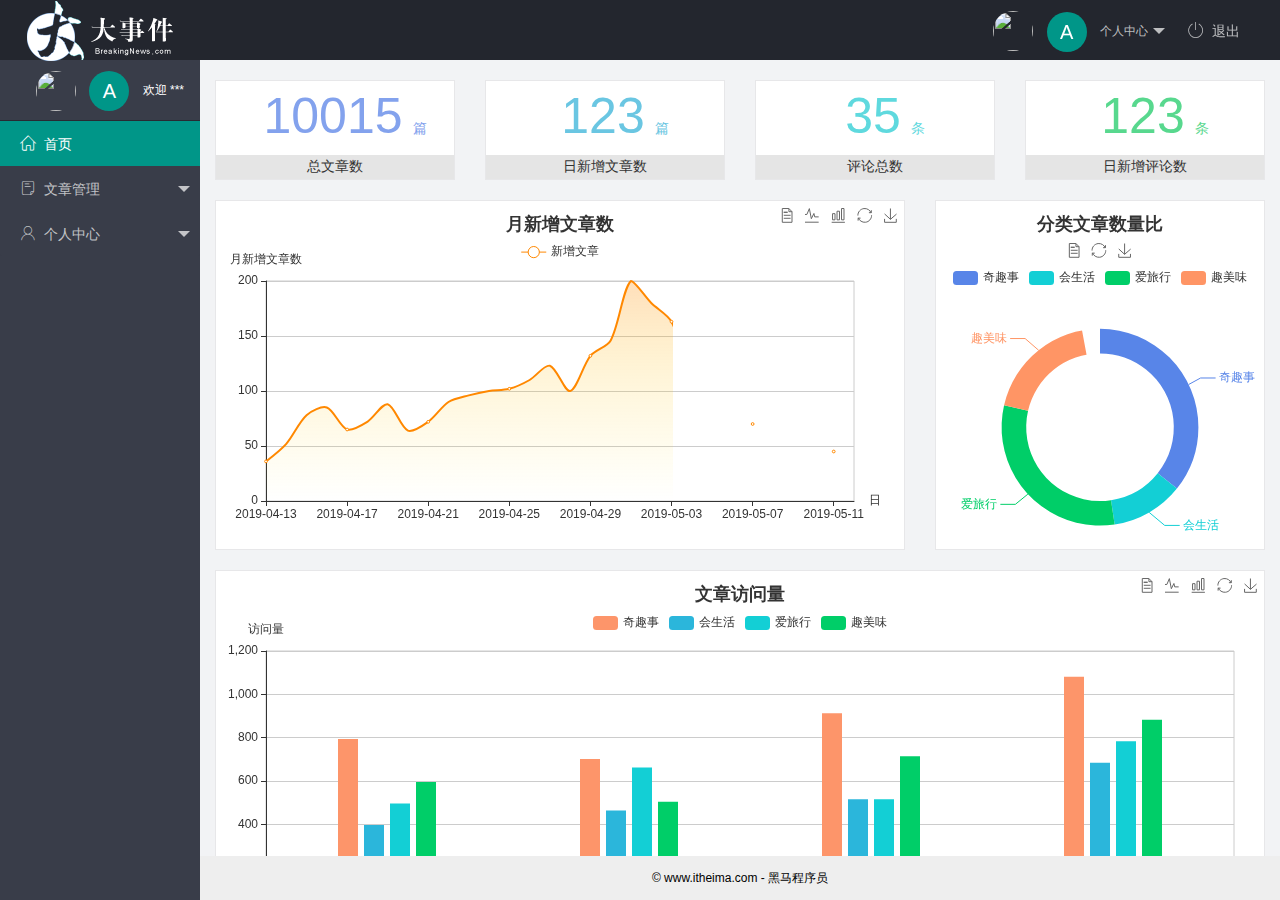
==== index.html @ 0ddb1b42 "init project" ====
<!DOCTYPE html>
<html lang="en">
  <head>
    <meta charset="UTF-8" />
    <meta name="viewport" content="width=device-width, initial-scale=1.0" />
    <title>后台主页</title>
    <!-- 导入 layui 的样式表 -->
    <link rel="stylesheet" href="/assets/lib/layui/css/layui.css" />
    <!-- 导入第三方图标库 -->
    <link rel="stylesheet" href="/assets/fonts/iconfont.css" />
    <!-- 导入自己的样式表 -->
    <link rel="stylesheet" href="/assets/css/index.css" />
  </head>
  <body class="layui-layout-body">
    <div class="layui-layout layui-layout-admin">
      <div class="layui-header">
        <div class="layui-logo">
          <img src="/assets/images/logo.png" alt="" />
        </div>
        <!-- 头部区域（可配合layui已有的水平导航） -->
        <ul class="layui-nav layui-layout-right">
          <li class="layui-nav-item">
            <a href="javascript:;" class="userinfo">
              <img src="http://t.cn/RCzsdCq" class="layui-nav-img" />
              <span class="text-avatar">A</span>
              个人中心
            </a>
            <dl class="layui-nav-child">
              <dd><a href="">基本资料</a></dd>
              <dd><a href="">更换头像</a></dd>
              <dd><a href="">重置密码</a></dd>
            </dl>
          </li>
          <li class="layui-nav-item">
            <a href=""><span class="iconfont icon-tuichu"></span>退出</a>
          </li>
        </ul>
      </div>

      <div class="layui-side layui-bg-black">
        <div class="layui-side-scroll">
          <div class="userinfo">
            <img src="http://t.cn/RCzsdCq" class="layui-nav-img" />
            <span class="text-avatar">A</span>
            <span id="welcome">欢迎 ***</span>
          </div>
          <!-- 左侧导航区域（可配合layui已有的垂直导航） -->
          <ul class="layui-nav layui-nav-tree" lay-shrink="all">
            <li class="layui-nav-item layui-this">
              <a href="/home/dashboard.html" target="fm"><span class="iconfont icon-home"></span>首页</a>
            </li>
            <li class="layui-nav-item">
              <a class="" href="javascript:;"><span class="iconfont icon-16"></span>文章管理</a>
              <dl class="layui-nav-child">
                <dd>
                  <a href="javascript:;"><i class="layui-icon layui-icon-app"></i>文章类别</a>
                </dd>
                <dd>
                  <a href="javascript:;"><i class="layui-icon layui-icon-app"></i>文章列表</a>
                </dd>
                <dd>
                  <a href="javascript:;"><i class="layui-icon layui-icon-app"></i>发布文章</a>
                </dd>
              </dl>
            </li>
            <li class="layui-nav-item">
              <a href="javascript:;"><span class="iconfont icon-user"></span>个人中心</a>
              <dl class="layui-nav-child">
                <dd>
                  <a href="javascript:;"><i class="layui-icon layui-icon-app"></i>基本资料</a>
                </dd>
                <dd>
                  <a href="javascript:;"><i class="layui-icon layui-icon-app"></i>更换头像</a>
                </dd>
                <dd>
                  <a href="javascript:;"><i class="layui-icon layui-icon-app"></i>重置密码</a>
                </dd>
              </dl>
            </li>
          </ul>
        </div>
      </div>

      <div class="layui-body">
        <!-- 内容主体区域 -->
        <iframe name="fm" src="/home/dashboard.html" frameborder="0"></iframe>
      </div>

      <div class="layui-footer">
        <!-- 底部固定区域 -->
        © www.itheima.com - 黑马程序员
      </div>
    </div>
    <!-- 导入 layui 的JS文件 -->
    <script src="/assets/lib/layui/layui.all.js"></script>
  </body>
</html>
---- assets/lib/layui/css/layui.css ----
/** layui-v2.5.5 MIT License By https://www.layui.com */
 .layui-inline,img{display:inline-block;vertical-align:middle}h1,h2,h3,h4,h5,h6{font-weight:400}.layui-edge,.layui-header,.layui-inline,.layui-main{position:relative}.layui-body,.layui-edge,.layui-elip{overflow:hidden}.layui-btn,.layui-edge,.layui-inline,img{vertical-align:middle}.layui-btn,.layui-disabled,.layui-icon,.layui-unselect{-moz-user-select:none;-webkit-user-select:none;-ms-user-select:none}.layui-elip,.layui-form-checkbox span,.layui-form-pane .layui-form-label{text-overflow:ellipsis;white-space:nowrap}.layui-breadcrumb,.layui-tree-btnGroup{visibility:hidden}blockquote,body,button,dd,div,dl,dt,form,h1,h2,h3,h4,h5,h6,input,li,ol,p,pre,td,textarea,th,ul{margin:0;padding:0;-webkit-tap-highlight-color:rgba(0,0,0,0)}a:active,a:hover{outline:0}img{border:none}li{list-style:none}table{border-collapse:collapse;border-spacing:0}h4,h5,h6{font-size:100%}button,input,optgroup,option,select,textarea{font-family:inherit;font-size:inherit;font-style:inherit;font-weight:inherit;outline:0}pre{white-space:pre-wrap;white-space:-moz-pre-wrap;white-space:-pre-wrap;white-space:-o-pre-wrap;word-wrap:break-word}body{line-height:24px;font:14px Helvetica Neue,Helvetica,PingFang SC,Tahoma,Arial,sans-serif}hr{height:1px;margin:10px 0;border:0;clear:both}a{color:#333;text-decoration:none}a:hover{color:#777}a cite{font-style:normal;*cursor:pointer}.layui-border-box,.layui-border-box *{box-sizing:border-box}.layui-box,.layui-box *{box-sizing:content-box}.layui-clear{clear:both;*zoom:1}.layui-clear:after{content:'\20';clear:both;*zoom:1;display:block;height:0}.layui-inline{*display:inline;*zoom:1}.layui-edge{display:inline-block;width:0;height:0;border-width:6px;border-style:dashed;border-color:transparent}.layui-edge-top{top:-4px;border-bottom-color:#999;border-bottom-style:solid}.layui-edge-right{border-left-color:#999;border-left-style:solid}.layui-edge-bottom{top:2px;border-top-color:#999;border-top-style:solid}.layui-edge-left{border-right-color:#999;border-right-style:solid}.layui-disabled,.layui-disabled:hover{color:#d2d2d2!important;cursor:not-allowed!important}.layui-circle{border-radius:100%}.layui-show{display:block!important}.layui-hide{display:none!important}@font-face{font-family:layui-icon;src:url(../font/iconfont.eot?v=250);src:url(../font/iconfont.eot?v=250#iefix) format('embedded-opentype'),url(../font/iconfont.woff2?v=250) format('woff2'),url(../font/iconfont.woff?v=250) format('woff'),url(../font/iconfont.ttf?v=250) format('truetype'),url(../font/iconfont.svg?v=250#layui-icon) format('svg')}.layui-icon{font-family:layui-icon!important;font-size:16px;font-style:normal;-webkit-font-smoothing:antialiased;-moz-osx-font-smoothing:grayscale}.layui-icon-reply-fill:before{content:"\e611"}.layui-icon-set-fill:before{content:"\e614"}.layui-icon-menu-fill:before{content:"\e60f"}.layui-icon-search:before{content:"\e615"}.layui-icon-share:before{content:"\e641"}.layui-icon-set-sm:before{content:"\e620"}.layui-icon-engine:before{content:"\e628"}.layui-icon-close:before{content:"\1006"}.layui-icon-close-fill:before{content:"\1007"}.layui-icon-chart-screen:before{content:"\e629"}.layui-icon-star:before{content:"\e600"}.layui-icon-circle-dot:before{content:"\e617"}.layui-icon-chat:before{content:"\e606"}.layui-icon-release:before{content:"\e609"}.layui-icon-list:before{content:"\e60a"}.layui-icon-chart:before{content:"\e62c"}.layui-icon-ok-circle:before{content:"\1005"}.layui-icon-layim-theme:before{content:"\e61b"}.layui-icon-table:before{content:"\e62d"}.layui-icon-right:before{content:"\e602"}.layui-icon-left:before{content:"\e603"}.layui-icon-cart-simple:before{content:"\e698"}.layui-icon-face-cry:before{content:"\e69c"}.layui-icon-face-smile:before{content:"\e6af"}.layui-icon-survey:before{content:"\e6b2"}.layui-icon-tree:before{content:"\e62e"}.layui-icon-upload-circle:before{content:"\e62f"}.layui-icon-add-circle:before{content:"\e61f"}.layui-icon-download-circle:before{content:"\e601"}.layui-icon-templeate-1:before{content:"\e630"}.layui-icon-util:before{content:"\e631"}.layui-icon-face-surprised:before{content:"\e664"}.layui-icon-edit:before{content:"\e642"}.layui-icon-speaker:before{content:"\e645"}.layui-icon-down:before{content:"\e61a"}.layui-icon-file:before{content:"\e621"}.layui-icon-layouts:before{content:"\e632"}.layui-icon-rate-half:before{content:"\e6c9"}.layui-icon-add-circle-fine:before{content:"\e608"}.layui-icon-prev-circle:before{content:"\e633"}.layui-icon-read:before{content:"\e705"}.layui-icon-404:before{content:"\e61c"}.layui-icon-carousel:before{content:"\e634"}.layui-icon-help:before{content:"\e607"}.layui-icon-code-circle:before{content:"\e635"}.layui-icon-water:before{content:"\e636"}.layui-icon-username:before{content:"\e66f"}.layui-icon-find-fill:before{content:"\e670"}.layui-icon-about:before{content:"\e60b"}.layui-icon-location:before{content:"\e715"}.layui-icon-up:before{content:"\e619"}.layui-icon-pause:before{content:"\e651"}.layui-icon-date:before{content:"\e637"}.layui-icon-layim-uploadfile:before{content:"\e61d"}.layui-icon-delete:before{content:"\e640"}.layui-icon-play:before{content:"\e652"}.layui-icon-top:before{content:"\e604"}.layui-icon-friends:before{content:"\e612"}.layui-icon-refresh-3:before{content:"\e9aa"}.layui-icon-ok:before{content:"\e605"}.layui-icon-layer:before{content:"\e638"}.layui-icon-face-smile-fine:before{content:"\e60c"}.layui-icon-dollar:before{content:"\e659"}.layui-icon-group:before{content:"\e613"}.layui-icon-layim-download:before{content:"\e61e"}.layui-icon-picture-fine:before{content:"\e60d"}.layui-icon-link:before{content:"\e64c"}.layui-icon-diamond:before{content:"\e735"}.layui-icon-log:before{content:"\e60e"}.layui-icon-rate-solid:before{content:"\e67a"}.layui-icon-fonts-del:before{content:"\e64f"}.layui-icon-unlink:before{content:"\e64d"}.layui-icon-fonts-clear:before{content:"\e639"}.layui-icon-triangle-r:before{content:"\e623"}.layui-icon-circle:before{content:"\e63f"}.layui-icon-radio:before{content:"\e643"}.layui-icon-align-center:before{content:"\e647"}.layui-icon-align-right:before{content:"\e648"}.layui-icon-align-left:before{content:"\e649"}.layui-icon-loading-1:before{content:"\e63e"}.layui-icon-return:before{content:"\e65c"}.layui-icon-fonts-strong:before{content:"\e62b"}.layui-icon-upload:before{content:"\e67c"}.layui-icon-dialogue:before{content:"\e63a"}.layui-icon-video:before{content:"\e6ed"}.layui-icon-headset:before{content:"\e6fc"}.layui-icon-cellphone-fine:before{content:"\e63b"}.layui-icon-add-1:before{content:"\e654"}.layui-icon-face-smile-b:before{content:"\e650"}.layui-icon-fonts-html:before{content:"\e64b"}.layui-icon-form:before{content:"\e63c"}.layui-icon-cart:before{content:"\e657"}.layui-icon-camera-fill:before{content:"\e65d"}.layui-icon-tabs:before{content:"\e62a"}.layui-icon-fonts-code:before{content:"\e64e"}.layui-icon-fire:before{content:"\e756"}.layui-icon-set:before{content:"\e716"}.layui-icon-fonts-u:before{content:"\e646"}.layui-icon-triangle-d:before{content:"\e625"}.layui-icon-tips:before{content:"\e702"}.layui-icon-picture:before{content:"\e64a"}.layui-icon-more-vertical:before{content:"\e671"}.layui-icon-flag:before{content:"\e66c"}.layui-icon-loading:before{content:"\e63d"}.layui-icon-fonts-i:before{content:"\e644"}.layui-icon-refresh-1:before{content:"\e666"}.layui-icon-rmb:before{content:"\e65e"}.layui-icon-home:before{content:"\e68e"}.layui-icon-user:before{content:"\e770"}.layui-icon-notice:before{content:"\e667"}.layui-icon-login-weibo:before{content:"\e675"}.layui-icon-voice:before{content:"\e688"}.layui-icon-upload-drag:before{content:"\e681"}.layui-icon-login-qq:before{content:"\e676"}.layui-icon-snowflake:before{content:"\e6b1"}.layui-icon-file-b:before{content:"\e655"}.layui-icon-template:before{content:"\e663"}.layui-icon-auz:before{content:"\e672"}.layui-icon-console:before{content:"\e665"}.layui-icon-app:before{content:"\e653"}.layui-icon-prev:before{content:"\e65a"}.layui-icon-website:before{content:"\e7ae"}.layui-icon-next:before{content:"\e65b"}.layui-icon-component:before{content:"\e857"}.layui-icon-more:before{content:"\e65f"}.layui-icon-login-wechat:before{content:"\e677"}.layui-icon-shrink-right:before{content:"\e668"}.layui-icon-spread-left:before{content:"\e66b"}.layui-icon-camera:before{content:"\e660"}.layui-icon-note:before{content:"\e66e"}.layui-icon-refresh:before{content:"\e669"}.layui-icon-female:before{content:"\e661"}.layui-icon-male:before{content:"\e662"}.layui-icon-password:before{content:"\e673"}.layui-icon-senior:before{content:"\e674"}.layui-icon-theme:before{content:"\e66a"}.layui-icon-tread:before{content:"\e6c5"}.layui-icon-praise:before{content:"\e6c6"}.layui-icon-star-fill:before{content:"\e658"}.layui-icon-rate:before{content:"\e67b"}.layui-icon-template-1:before{content:"\e656"}.layui-icon-vercode:before{content:"\e679"}.layui-icon-cellphone:before{content:"\e678"}.layui-icon-screen-full:before{content:"\e622"}.layui-icon-screen-restore:before{content:"\e758"}.layui-icon-cols:before{content:"\e610"}.layui-icon-export:before{content:"\e67d"}.layui-icon-print:before{content:"\e66d"}.layui-icon-slider:before{content:"\e714"}.layui-icon-addition:before{content:"\e624"}.layui-icon-subtraction:before{content:"\e67e"}.layui-icon-service:before{content:"\e626"}.layui-icon-transfer:before{content:"\e691"}.layui-main{width:1140px;margin:0 auto}.layui-header{z-index:1000;height:60px}.layui-header a:hover{transition:all .5s;-webkit-transition:all .5s}.layui-side{position:fixed;left:0;top:0;bottom:0;z-index:999;width:200px;overflow-x:hidden}.layui-side-scroll{position:relative;width:220px;height:100%;overflow-x:hidden}.layui-body{position:absolute;left:200px;right:0;top:0;bottom:0;z-index:998;width:auto;overflow-y:auto;box-sizing:border-box}.layui-layout-body{overflow:hidden}.layui-layout-admin .layui-header{background-color:#23262E}.layui-layout-admin .layui-side{top:60px;width:200px;overflow-x:hidden}.layui-layout-admin .layui-body{position:fixed;top:60px;bottom:44px}.layui-layout-admin .layui-main{width:auto;margin:0 15px}.layui-layout-admin .layui-footer{position:fixed;left:200px;right:0;bottom:0;height:44px;line-height:44px;padding:0 15px;background-color:#eee}.layui-layout-admin .layui-logo{position:absolute;left:0;top:0;width:200px;height:100%;line-height:60px;text-align:center;color:#009688;font-size:16px}.layui-layout-admin .layui-header .layui-nav{background:0 0}.layui-layout-left{position:absolute!important;left:200px;top:0}.layui-layout-right{position:absolute!important;right:0;top:0}.layui-container{position:relative;margin:0 auto;padding:0 15px;box-sizing:border-box}.layui-fluid{position:relative;margin:0 auto;padding:0 15px}.layui-row:after,.layui-row:before{content:'';display:block;clear:both}.layui-col-lg1,.layui-col-lg10,.layui-col-lg11,.layui-col-lg12,.layui-col-lg2,.layui-col-lg3,.layui-col-lg4,.layui-col-lg5,.layui-col-lg6,.layui-col-lg7,.layui-col-lg8,.layui-col-lg9,.layui-col-md1,.layui-col-md10,.layui-col-md11,.layui-col-md12,.layui-col-md2,.layui-col-md3,.layui-col-md4,.layui-col-md5,.layui-col-md6,.layui-col-md7,.layui-col-md8,.layui-col-md9,.layui-col-sm1,.layui-col-sm10,.layui-col-sm11,.layui-col-sm12,.layui-col-sm2,.layui-col-sm3,.layui-col-sm4,.layui-col-sm5,.layui-col-sm6,.layui-col-sm7,.layui-col-sm8,.layui-col-sm9,.layui-col-xs1,.layui-col-xs10,.layui-col-xs11,.layui-col-xs12,.layui-col-xs2,.layui-col-xs3,.layui-col-xs4,.layui-col-xs5,.layui-col-xs6,.layui-col-xs7,.layui-col-xs8,.layui-col-xs9{position:relative;display:block;box-sizing:border-box}.layui-col-xs1,.layui-col-xs10,.layui-col-xs11,.layui-col-xs12,.layui-col-xs2,.layui-col-xs3,.layui-col-xs4,.layui-col-xs5,.layui-col-xs6,.layui-col-xs7,.layui-col-xs8,.layui-col-xs9{float:left}.layui-col-xs1{width:8.33333333%}.layui-col-xs2{width:16.66666667%}.layui-col-xs3{width:25%}.layui-col-xs4{width:33.33333333%}.layui-col-xs5{width:41.66666667%}.layui-col-xs6{width:50%}.layui-col-xs7{width:58.33333333%}.layui-col-xs8{width:66.66666667%}.layui-col-xs9{width:75%}.layui-col-xs10{width:83.33333333%}.layui-col-xs11{width:91.66666667%}.layui-col-xs12{width:100%}.layui-col-xs-offset1{margin-left:8.33333333%}.layui-col-xs-offset2{margin-left:16.66666667%}.layui-col-xs-offset3{margin-left:25%}.layui-col-xs-offset4{margin-left:33.33333333%}.layui-col-xs-offset5{margin-left:41.66666667%}.layui-col-xs-offset6{margin-left:50%}.layui-col-xs-offset7{margin-left:58.33333333%}.layui-col-xs-offset8{margin-left:66.66666667%}.layui-col-xs-offset9{margin-left:75%}.layui-col-xs-offset10{margin-left:83.33333333%}.layui-col-xs-offset11{margin-left:91.66666667%}.layui-col-xs-offset12{margin-left:100%}@media screen and (max-width:768px){.layui-hide-xs{display:none!important}.layui-show-xs-block{display:block!important}.layui-show-xs-inline{display:inline!important}.layui-show-xs-inline-block{display:inline-block!important}}@media screen and (min-width:768px){.layui-container{width:750px}.layui-hide-sm{display:none!important}.layui-show-sm-block{display:block!important}.layui-show-sm-inline{display:inline!important}.layui-show-sm-inline-block{display:inline-block!important}.layui-col-sm1,.layui-col-sm10,.layui-col-sm11,.layui-col-sm12,.layui-col-sm2,.layui-col-sm3,.layui-col-sm4,.layui-col-sm5,.layui-col-sm6,.layui-col-sm7,.layui-col-sm8,.layui-col-sm9{float:left}.layui-col-sm1{width:8.33333333%}.layui-col-sm2{width:16.66666667%}.layui-col-sm3{width:25%}.layui-col-sm4{width:33.33333333%}.layui-col-sm5{width:41.66666667%}.layui-col-sm6{width:50%}.layui-col-sm7{width:58.33333333%}.layui-col-sm8{width:66.66666667%}.layui-col-sm9{width:75%}.layui-col-sm10{width:83.33333333%}.layui-col-sm11{width:91.66666667%}.layui-col-sm12{width:100%}.layui-col-sm-offset1{margin-left:8.33333333%}.layui-col-sm-offset2{margin-left:16.66666667%}.layui-col-sm-offset3{margin-left:25%}.layui-col-sm-offset4{margin-left:33.33333333%}.layui-col-sm-offset5{margin-left:41.66666667%}.layui-col-sm-offset6{margin-left:50%}.layui-col-sm-offset7{margin-left:58.33333333%}.layui-col-sm-offset8{margin-left:66.66666667%}.layui-col-sm-offset9{margin-left:75%}.layui-col-sm-offset10{margin-left:83.33333333%}.layui-col-sm-offset11{margin-left:91.66666667%}.layui-col-sm-offset12{margin-left:100%}}@media screen and (min-width:992px){.layui-container{width:970px}.layui-hide-md{display:none!important}.layui-show-md-block{display:block!important}.layui-show-md-inline{display:inline!important}.layui-show-md-inline-block{display:inline-block!important}.layui-col-md1,.layui-col-md10,.layui-col-md11,.layui-col-md12,.layui-col-md2,.layui-col-md3,.layui-col-md4,.layui-col-md5,.layui-col-md6,.layui-col-md7,.layui-col-md8,.layui-col-md9{float:left}.layui-col-md1{width:8.33333333%}.layui-col-md2{width:16.66666667%}.layui-col-md3{width:25%}.layui-col-md4{width:33.33333333%}.layui-col-md5{width:41.66666667%}.layui-col-md6{width:50%}.layui-col-md7{width:58.33333333%}.layui-col-md8{width:66.66666667%}.layui-col-md9{width:75%}.layui-col-md10{width:83.33333333%}.layui-col-md11{width:91.66666667%}.layui-col-md12{width:100%}.layui-col-md-offset1{margin-left:8.33333333%}.layui-col-md-offset2{margin-left:16.66666667%}.layui-col-md-offset3{margin-left:25%}.layui-col-md-offset4{margin-left:33.33333333%}.layui-col-md-offset5{margin-left:41.66666667%}.layui-col-md-offset6{margin-left:50%}.layui-col-md-offset7{margin-left:58.33333333%}.layui-col-md-offset8{margin-left:66.66666667%}.layui-col-md-offset9{margin-left:75%}.layui-col-md-offset10{margin-left:83.33333333%}.layui-col-md-offset11{margin-left:91.66666667%}.layui-col-md-offset12{margin-left:100%}}@media screen and (min-width:1200px){.layui-container{width:1170px}.layui-hide-lg{display:none!important}.layui-show-lg-block{display:block!important}.layui-show-lg-inline{display:inline!important}.layui-show-lg-inline-block{display:inline-block!important}.layui-col-lg1,.layui-col-lg10,.layui-col-lg11,.layui-col-lg12,.layui-col-lg2,.layui-col-lg3,.layui-col-lg4,.layui-col-lg5,.layui-col-lg6,.layui-col-lg7,.layui-col-lg8,.layui-col-lg9{float:left}.layui-col-lg1{width:8.33333333%}.layui-col-lg2{width:16.66666667%}.layui-col-lg3{width:25%}.layui-col-lg4{width:33.33333333%}.layui-col-lg5{width:41.66666667%}.layui-col-lg6{width:50%}.layui-col-lg7{width:58.33333333%}.layui-col-lg8{width:66.66666667%}.layui-col-lg9{width:75%}.layui-col-lg10{width:83.33333333%}.layui-col-lg11{width:91.66666667%}.layui-col-lg12{width:100%}.layui-col-lg-offset1{margin-left:8.33333333%}.layui-col-lg-offset2{margin-left:16.66666667%}.layui-col-lg-offset3{margin-left:25%}.layui-col-lg-offset4{margin-left:33.33333333%}.layui-col-lg-offset5{margin-left:41.66666667%}.layui-col-lg-offset6{margin-left:50%}.layui-col-lg-offset7{margin-left:58.33333333%}.layui-col-lg-offset8{margin-left:66.66666667%}.layui-col-lg-offset9{margin-left:75%}.layui-col-lg-offset10{margin-left:83.33333333%}.layui-col-lg-offset11{margin-left:91.66666667%}.layui-col-lg-offset12{margin-left:100%}}.layui-col-space1{margin:-.5px}.layui-col-space1>*{padding:.5px}.layui-col-space3{margin:-1.5px}.layui-col-space3>*{padding:1.5px}.layui-col-space5{margin:-2.5px}.layui-col-space5>*{padding:2.5px}.layui-col-space8{margin:-3.5px}.layui-col-space8>*{padding:3.5px}.layui-col-space10{margin:-5px}.layui-col-space10>*{padding:5px}.layui-col-space12{margin:-6px}.layui-col-space12>*{padding:6px}.layui-col-space15{margin:-7.5px}.layui-col-space15>*{padding:7.5px}.layui-col-space18{margin:-9px}.layui-col-space18>*{padding:9px}.layui-col-space20{margin:-10px}.layui-col-space20>*{padding:10px}.layui-col-space22{margin:-11px}.layui-col-space22>*{padding:11px}.layui-col-space25{margin:-12.5px}.layui-col-space25>*{padding:12.5px}.layui-col-space30{margin:-15px}.layui-col-space30>*{padding:15px}.layui-btn,.layui-input,.layui-select,.layui-textarea,.layui-upload-button{outline:0;-webkit-appearance:none;transition:all .3s;-webkit-transition:all .3s;box-sizing:border-box}.layui-elem-quote{margin-bottom:10px;padding:15px;line-height:22px;border-left:5px solid #009688;border-radius:0 2px 2px 0;background-color:#f2f2f2}.layui-quote-nm{border-style:solid;border-width:1px 1px 1px 5px;background:0 0}.layui-elem-field{margin-bottom:10px;padding:0;border-width:1px;border-style:solid}.layui-elem-field legend{margin-left:20px;padding:0 10px;font-size:20px;font-weight:300}.layui-field-title{margin:10px 0 20px;border-width:1px 0 0}.layui-field-box{padding:10px 15px}.layui-field-title .layui-field-box{padding:10px 0}.layui-progress{position:relative;height:6px;border-radius:20px;background-color:#e2e2e2}.layui-progress-bar{position:absolute;left:0;top:0;width:0;max-width:100%;height:6px;border-radius:20px;text-align:right;background-color:#5FB878;transition:all .3s;-webkit-transition:all .3s}.layui-progress-big,.layui-progress-big .layui-progress-bar{height:18px;line-height:18px}.layui-progress-text{position:relative;top:-20px;line-height:18px;font-size:12px;color:#666}.layui-progress-big .layui-progress-text{position:static;padding:0 10px;color:#fff}.layui-collapse{border-width:1px;border-style:solid;border-radius:2px}.layui-colla-content,.layui-colla-item{border-top-width:1px;border-top-style:solid}.layui-colla-item:first-child{border-top:none}.layui-colla-title{position:relative;height:42px;line-height:42px;padding:0 15px 0 35px;color:#333;background-color:#f2f2f2;cursor:pointer;font-size:14px;overflow:hidden}.layui-colla-content{display:none;padding:10px 15px;line-height:22px;color:#666}.layui-colla-icon{position:absolute;left:15px;top:0;font-size:14px}.layui-card{margin-bottom:15px;border-radius:2px;background-color:#fff;box-shadow:0 1px 2px 0 rgba(0,0,0,.05)}.layui-card:last-child{margin-bottom:0}.layui-card-header{position:relative;height:42px;line-height:42px;padding:0 15px;border-bottom:1px solid #f6f6f6;color:#333;border-radius:2px 2px 0 0;font-size:14px}.layui-bg-black,.layui-bg-blue,.layui-bg-cyan,.layui-bg-green,.layui-bg-orange,.layui-bg-red{color:#fff!important}.layui-card-body{position:relative;padding:10px 15px;line-height:24px}.layui-card-body[pad15]{padding:15px}.layui-card-body[pad20]{padding:20px}.layui-card-body .layui-table{margin:5px 0}.layui-card .layui-tab{margin:0}.layui-panel-window{position:relative;padding:15px;border-radius:0;border-top:5px solid #E6E6E6;background-color:#fff}.layui-auxiliar-moving{position:fixed;left:0;right:0;top:0;bottom:0;width:100%;height:100%;background:0 0;z-index:9999999999}.layui-form-label,.layui-form-mid,.layui-form-select,.layui-input-block,.layui-input-inline,.layui-textarea{position:relative}.layui-bg-red{background-color:#FF5722!important}.layui-bg-orange{background-color:#FFB800!important}.layui-bg-green{background-color:#009688!important}.layui-bg-cyan{background-color:#2F4056!important}.layui-bg-blue{background-color:#1E9FFF!important}.layui-bg-black{background-color:#393D49!important}.layui-bg-gray{background-color:#eee!important;color:#666!important}.layui-badge-rim,.layui-colla-content,.layui-colla-item,.layui-collapse,.layui-elem-field,.layui-form-pane .layui-form-item[pane],.layui-form-pane .layui-form-label,.layui-input,.layui-layedit,.layui-layedit-tool,.layui-quote-nm,.layui-select,.layui-tab-bar,.layui-tab-card,.layui-tab-title,.layui-tab-title .layui-this:after,.layui-textarea{border-color:#e6e6e6}.layui-timeline-item:before,hr{background-color:#e6e6e6}.layui-text{line-height:22px;font-size:14px;color:#666}.layui-text h1,.layui-text h2,.layui-text h3{font-weight:500;color:#333}.layui-text h1{font-size:30px}.layui-text h2{font-size:24px}.layui-text h3{font-size:18px}.layui-text a:not(.layui-btn){color:#01AAED}.layui-text a:not(.layui-btn):hover{text-decoration:underline}.layui-text ul{padding:5px 0 5px 15px}.layui-text ul li{margin-top:5px;list-style-type:disc}.layui-text em,.layui-word-aux{color:#999!important;padding:0 5px!important}.layui-btn{display:inline-block;height:38px;line-height:38px;padding:0 18px;background-color:#009688;color:#fff;white-space:nowrap;text-align:center;font-size:14px;border:none;border-radius:2px;cursor:pointer}.layui-btn:hover{opacity:.8;filter:alpha(opacity=80);color:#fff}.layui-btn:active{opacity:1;filter:alpha(opacity=100)}.layui-btn+.layui-btn{margin-left:10px}.layui-btn-container{font-size:0}.layui-btn-container .layui-btn{margin-right:10px;margin-bottom:10px}.layui-btn-container .layui-btn+.layui-btn{margin-left:0}.layui-table .layui-btn-container .layui-btn{margin-bottom:9px}.layui-btn-radius{border-radius:100px}.layui-btn .layui-icon{margin-right:3px;font-size:18px;vertical-align:bottom;vertical-align:middle\9}.layui-btn-primary{border:1px solid #C9C9C9;background-color:#fff;color:#555}.layui-btn-primary:hover{border-color:#009688;color:#333}.layui-btn-normal{background-color:#1E9FFF}.layui-btn-warm{background-color:#FFB800}.layui-btn-danger{background-color:#FF5722}.layui-btn-checked{background-color:#5FB878}.layui-btn-disabled,.layui-btn-disabled:active,.layui-btn-disabled:hover{border:1px solid #e6e6e6;background-color:#FBFBFB;color:#C9C9C9;cursor:not-allowed;opacity:1}.layui-btn-lg{height:44px;line-height:44px;padding:0 25px;font-size:16px}.layui-btn-sm{height:30px;line-height:30px;padding:0 10px;font-size:12px}.layui-btn-sm i{font-size:16px!important}.layui-btn-xs{height:22px;line-height:22px;padding:0 5px;font-size:12px}.layui-btn-xs i{font-size:14px!important}.layui-btn-group{display:inline-block;vertical-align:middle;font-size:0}.layui-btn-group .layui-btn{margin-left:0!important;margin-right:0!important;border-left:1px solid rgba(255,255,255,.5);border-radius:0}.layui-btn-group .layui-btn-primary{border-left:none}.layui-btn-group .layui-btn-primary:hover{border-color:#C9C9C9;color:#009688}.layui-btn-group .layui-btn:first-child{border-left:none;border-radius:2px 0 0 2px}.layui-btn-group .layui-btn-primary:first-child{border-left:1px solid #c9c9c9}.layui-btn-group .layui-btn:last-child{border-radius:0 2px 2px 0}.layui-btn-group .layui-btn+.layui-btn{margin-left:0}.layui-btn-group+.layui-btn-group{margin-left:10px}.layui-btn-fluid{width:100%}.layui-input,.layui-select,.layui-textarea{height:38px;line-height:1.3;line-height:38px\9;border-width:1px;border-style:solid;background-color:#fff;border-radius:2px}.layui-input::-webkit-input-placeholder,.layui-select::-webkit-input-placeholder,.layui-textarea::-webkit-input-placeholder{line-height:1.3}.layui-input,.layui-textarea{display:block;width:100%;padding-left:10px}.layui-input:hover,.layui-textarea:hover{border-color:#D2D2D2!important}.layui-input:focus,.layui-textarea:focus{border-color:#C9C9C9!important}.layui-textarea{min-height:100px;height:auto;line-height:20px;padding:6px 10px;resize:vertical}.layui-select{padding:0 10px}.layui-form input[type=checkbox],.layui-form input[type=radio],.layui-form select{display:none}.layui-form [lay-ignore]{display:initial}.layui-form-item{margin-bottom:15px;clear:both;*zoom:1}.layui-form-item:after{content:'\20';clear:both;*zoom:1;display:block;height:0}.layui-form-label{float:left;display:block;padding:9px 15px;width:80px;font-weight:400;line-height:20px;text-align:right}.layui-form-label-col{display:block;float:none;padding:9px 0;line-height:20px;text-align:left}.layui-form-item .layui-inline{margin-bottom:5px;margin-right:10px}.layui-input-block{margin-left:110px;min-height:36px}.layui-input-inline{display:inline-block;vertical-align:middle}.layui-form-item .layui-input-inline{float:left;width:190px;margin-right:10px}.layui-form-text .layui-input-inline{width:auto}.layui-form-mid{float:left;display:block;padding:9px 0!important;line-height:20px;margin-right:10px}.layui-form-danger+.layui-form-select .layui-input,.layui-form-danger:focus{border-color:#FF5722!important}.layui-form-select .layui-input{padding-right:30px;cursor:pointer}.layui-form-select .layui-edge{position:absolute;right:10px;top:50%;margin-top:-3px;cursor:pointer;border-width:6px;border-top-color:#c2c2c2;border-top-style:solid;transition:all .3s;-webkit-transition:all .3s}.layui-form-select dl{display:none;position:absolute;left:0;top:42px;padding:5px 0;z-index:899;min-width:100%;border:1px solid #d2d2d2;max-height:300px;overflow-y:auto;background-color:#fff;border-radius:2px;box-shadow:0 2px 4px rgba(0,0,0,.12);box-sizing:border-box}.layui-form-select dl dd,.layui-form-select dl dt{padding:0 10px;line-height:36px;white-space:nowrap;overflow:hidden;text-overflow:ellipsis}.layui-form-select dl dt{font-size:12px;color:#999}.layui-form-select dl dd{cursor:pointer}.layui-form-select dl dd:hover{background-color:#f2f2f2;-webkit-transition:.5s all;transition:.5s all}.layui-form-select .layui-select-group dd{padding-left:20px}.layui-form-select dl dd.layui-select-tips{padding-left:10px!important;color:#999}.layui-form-select dl dd.layui-this{background-color:#5FB878;color:#fff}.layui-form-checkbox,.layui-form-select dl dd.layui-disabled{background-color:#fff}.layui-form-selected dl{display:block}.layui-form-checkbox,.layui-form-checkbox *,.layui-form-switch{display:inline-block;vertical-align:middle}.layui-form-selected .layui-edge{margin-top:-9px;-webkit-transform:rotate(180deg);transform:rotate(180deg);margin-top:-3px\9}:root .layui-form-selected .layui-edge{margin-top:-9px\0/IE9}.layui-form-selectup dl{top:auto;bottom:42px}.layui-select-none{margin:5px 0;text-align:center;color:#999}.layui-select-disabled .layui-disabled{border-color:#eee!important}.layui-select-disabled .layui-edge{border-top-color:#d2d2d2}.layui-form-checkbox{position:relative;height:30px;line-height:30px;margin-right:10px;padding-right:30px;cursor:pointer;font-size:0;-webkit-transition:.1s linear;transition:.1s linear;box-sizing:border-box}.layui-form-checkbox span{padding:0 10px;height:100%;font-size:14px;border-radius:2px 0 0 2px;background-color:#d2d2d2;color:#fff;overflow:hidden}.layui-form-checkbox:hover span{background-color:#c2c2c2}.layui-form-checkbox i{position:absolute;right:0;top:0;width:30px;height:28px;border:1px solid #d2d2d2;border-left:none;border-radius:0 2px 2px 0;color:#fff;font-size:20px;text-align:center}.layui-form-checkbox:hover i{border-color:#c2c2c2;color:#c2c2c2}.layui-form-checked,.layui-form-checked:hover{border-color:#5FB878}.layui-form-checked span,.layui-form-checked:hover span{background-color:#5FB878}.layui-form-checked i,.layui-form-checked:hover i{color:#5FB878}.layui-form-item .layui-form-checkbox{margin-top:4px}.layui-form-checkbox[lay-skin=primary]{height:auto!important;line-height:normal!important;min-width:18px;min-height:18px;border:none!important;margin-right:0;padding-left:28px;padding-right:0;background:0 0}.layui-form-checkbox[lay-skin=primary] span{padding-left:0;padding-right:15px;line-height:18px;background:0 0;color:#666}.layui-form-checkbox[lay-skin=primary] i{right:auto;left:0;width:16px;height:16px;line-height:16px;border:1px solid #d2d2d2;font-size:12px;border-radius:2px;background-color:#fff;-webkit-transition:.1s linear;transition:.1s linear}.layui-form-checkbox[lay-skin=primary]:hover i{border-color:#5FB878;color:#fff}.layui-form-checked[lay-skin=primary] i{border-color:#5FB878!important;background-color:#5FB878;color:#fff}.layui-checkbox-disbaled[lay-skin=primary] span{background:0 0!important;color:#c2c2c2}.layui-checkbox-disbaled[lay-skin=primary]:hover i{border-color:#d2d2d2}.layui-form-item .layui-form-checkbox[lay-skin=primary]{margin-top:10px}.layui-form-switch{position:relative;height:22px;line-height:22px;min-width:35px;padding:0 5px;margin-top:8px;border:1px solid #d2d2d2;border-radius:20px;cursor:pointer;background-color:#fff;-webkit-transition:.1s linear;transition:.1s linear}.layui-form-switch i{position:absolute;left:5px;top:3px;width:16px;height:16px;border-radius:20px;background-color:#d2d2d2;-webkit-transition:.1s linear;transition:.1s linear}.layui-form-switch em{position:relative;top:0;width:25px;margin-left:21px;padding:0!important;text-align:center!important;color:#999!important;font-style:normal!important;font-size:12px}.layui-form-onswitch{border-color:#5FB878;background-color:#5FB878}.layui-checkbox-disbaled,.layui-checkbox-disbaled i{border-color:#e2e2e2!important}.layui-form-onswitch i{left:100%;margin-left:-21px;background-color:#fff}.layui-form-onswitch em{margin-left:5px;margin-right:21px;color:#fff!important}.layui-checkbox-disbaled span{background-color:#e2e2e2!important}.layui-checkbox-disbaled:hover i{color:#fff!important}[lay-radio]{display:none}.layui-form-radio,.layui-form-radio *{display:inline-block;vertical-align:middle}.layui-form-radio{line-height:28px;margin:6px 10px 0 0;padding-right:10px;cursor:pointer;font-size:0}.layui-form-radio *{font-size:14px}.layui-form-radio>i{margin-right:8px;font-size:22px;color:#c2c2c2}.layui-form-radio>i:hover,.layui-form-radioed>i{color:#5FB878}.layui-radio-disbaled>i{color:#e2e2e2!important}.layui-form-pane .layui-form-label{width:110px;padding:8px 15px;height:38px;line-height:20px;border-width:1px;border-style:solid;border-radius:2px 0 0 2px;text-align:center;background-color:#FBFBFB;overflow:hidden;box-sizing:border-box}.layui-form-pane .layui-input-inline{margin-left:-1px}.layui-form-pane .layui-input-block{margin-left:110px;left:-1px}.layui-form-pane .layui-input{border-radius:0 2px 2px 0}.layui-form-pane .layui-form-text .layui-form-label{float:none;width:100%;border-radius:2px;box-sizing:border-box;text-align:left}.layui-form-pane .layui-form-text .layui-input-inline{display:block;margin:0;top:-1px;clear:both}.layui-form-pane .layui-form-text .layui-input-block{margin:0;left:0;top:-1px}.layui-form-pane .layui-form-text .layui-textarea{min-height:100px;border-radius:0 0 2px 2px}.layui-form-pane .layui-form-checkbox{margin:4px 0 4px 10px}.layui-form-pane .layui-form-radio,.layui-form-pane .layui-form-switch{margin-top:6px;margin-left:10px}.layui-form-pane .layui-form-item[pane]{position:relative;border-width:1px;border-style:solid}.layui-form-pane .layui-form-item[pane] .layui-form-label{position:absolute;left:0;top:0;height:100%;border-width:0 1px 0 0}.layui-form-pane .layui-form-item[pane] .layui-input-inline{margin-left:110px}@media screen and (max-width:450px){.layui-form-item .layui-form-label{text-overflow:ellipsis;overflow:hidden;white-space:nowrap}.layui-form-item .layui-inline{display:block;margin-right:0;margin-bottom:20px;clear:both}.layui-form-item .layui-inline:after{content:'\20';clear:both;display:block;height:0}.layui-form-item .layui-input-inline{display:block;float:none;left:-3px;width:auto;margin:0 0 10px 112px}.layui-form-item .layui-input-inline+.layui-form-mid{margin-left:110px;top:-5px;padding:0}.layui-form-item .layui-form-checkbox{margin-right:5px;margin-bottom:5px}}.layui-layedit{border-width:1px;border-style:solid;border-radius:2px}.layui-layedit-tool{padding:3px 5px;border-bottom-width:1px;border-bottom-style:solid;font-size:0}.layedit-tool-fixed{position:fixed;top:0;border-top:1px solid #e2e2e2}.layui-layedit-tool .layedit-tool-mid,.layui-layedit-tool .layui-icon{display:inline-block;vertical-align:middle;text-align:center;font-size:14px}.layui-layedit-tool .layui-icon{position:relative;width:32px;height:30px;line-height:30px;margin:3px 5px;color:#777;cursor:pointer;border-radius:2px}.layui-layedit-tool .layui-icon:hover{color:#393D49}.layui-layedit-tool .layui-icon:active{color:#000}.layui-layedit-tool .layedit-tool-active{background-color:#e2e2e2;color:#000}.layui-layedit-tool .layui-disabled,.layui-layedit-tool .layui-disabled:hover{color:#d2d2d2;cursor:not-allowed}.layui-layedit-tool .layedit-tool-mid{width:1px;height:18px;margin:0 10px;background-color:#d2d2d2}.layedit-tool-html{width:50px!important;font-size:30px!important}.layedit-tool-b,.layedit-tool-code,.layedit-tool-help{font-size:16px!important}.layedit-tool-d,.layedit-tool-face,.layedit-tool-image,.layedit-tool-unlink{font-size:18px!important}.layedit-tool-image input{position:absolute;font-size:0;left:0;top:0;width:100%;height:100%;opacity:.01;filter:Alpha(opacity=1);cursor:pointer}.layui-layedit-iframe iframe{display:block;width:100%}#LAY_layedit_code{overflow:hidden}.layui-laypage{display:inline-block;*display:inline;*zoom:1;vertical-align:middle;margin:10px 0;font-size:0}.layui-laypage>a:first-child,.layui-laypage>a:first-child em{border-radius:2px 0 0 2px}.layui-laypage>a:last-child,.layui-laypage>a:last-child em{border-radius:0 2px 2px 0}.layui-laypage>:first-child{margin-left:0!important}.layui-laypage>:last-child{margin-right:0!important}.layui-laypage a,.layui-laypage button,.layui-laypage input,.layui-laypage select,.layui-laypage span{border:1px solid #e2e2e2}.layui-laypage a,.layui-laypage span{display:inline-block;*display:inline;*zoom:1;vertical-align:middle;padding:0 15px;height:28px;line-height:28px;margin:0 -1px 5px 0;background-color:#fff;color:#333;font-size:12px}.layui-flow-more a *,.layui-laypage input,.layui-table-view select[lay-ignore]{display:inline-block}.layui-laypage a:hover{color:#009688}.layui-laypage em{font-style:normal}.layui-laypage .layui-laypage-spr{color:#999;font-weight:700}.layui-laypage a{text-decoration:none}.layui-laypage .layui-laypage-curr{position:relative}.layui-laypage .layui-laypage-curr em{position:relative;color:#fff}.layui-laypage .layui-laypage-curr .layui-laypage-em{position:absolute;left:-1px;top:-1px;padding:1px;width:100%;height:100%;background-color:#009688}.layui-laypage-em{border-radius:2px}.layui-laypage-next em,.layui-laypage-prev em{font-family:Sim sun;font-size:16px}.layui-laypage .layui-laypage-count,.layui-laypage .layui-laypage-limits,.layui-laypage .layui-laypage-refresh,.layui-laypage .layui-laypage-skip{margin-left:10px;margin-right:10px;padding:0;border:none}.layui-laypage .layui-laypage-limits,.layui-laypage .layui-laypage-refresh{vertical-align:top}.layui-laypage .layui-laypage-refresh i{font-size:18px;cursor:pointer}.layui-laypage select{height:22px;padding:3px;border-radius:2px;cursor:pointer}.layui-laypage .layui-laypage-skip{height:30px;line-height:30px;color:#999}.layui-laypage button,.layui-laypage input{height:30px;line-height:30px;border-radius:2px;vertical-align:top;background-color:#fff;box-sizing:border-box}.layui-laypage input{width:40px;margin:0 10px;padding:0 3px;text-align:center}.layui-laypage input:focus,.layui-laypage select:focus{border-color:#009688!important}.layui-laypage button{margin-left:10px;padding:0 10px;cursor:pointer}.layui-table,.layui-table-view{margin:10px 0}.layui-flow-more{margin:10px 0;text-align:center;color:#999;font-size:14px}.layui-flow-more a{height:32px;line-height:32px}.layui-flow-more a *{vertical-align:top}.layui-flow-more a cite{padding:0 20px;border-radius:3px;background-color:#eee;color:#333;font-style:normal}.layui-flow-more a cite:hover{opacity:.8}.layui-flow-more a i{font-size:30px;color:#737383}.layui-table{width:100%;background-color:#fff;color:#666}.layui-table tr{transition:all .3s;-webkit-transition:all .3s}.layui-table th{text-align:left;font-weight:400}.layui-table tbody tr:hover,.layui-table thead tr,.layui-table-click,.layui-table-header,.layui-table-hover,.layui-table-mend,.layui-table-patch,.layui-table-tool,.layui-table-total,.layui-table-total tr,.layui-table[lay-even] tr:nth-child(even){background-color:#f2f2f2}.layui-table td,.layui-table th,.layui-table-col-set,.layui-table-fixed-r,.layui-table-grid-down,.layui-table-header,.layui-table-page,.layui-table-tips-main,.layui-table-tool,.layui-table-total,.layui-table-view,.layui-table[lay-skin=line],.layui-table[lay-skin=row]{border-width:1px;border-style:solid;border-color:#e6e6e6}.layui-table td,.layui-table th{position:relative;padding:9px 15px;min-height:20px;line-height:20px;font-size:14px}.layui-table[lay-skin=line] td,.layui-table[lay-skin=line] th{border-width:0 0 1px}.layui-table[lay-skin=row] td,.layui-table[lay-skin=row] th{border-width:0 1px 0 0}.layui-table[lay-skin=nob] td,.layui-table[lay-skin=nob] th{border:none}.layui-table img{max-width:100px}.layui-table[lay-size=lg] td,.layui-table[lay-size=lg] th{padding:15px 30px}.layui-table-view .layui-table[lay-size=lg] .layui-table-cell{height:40px;line-height:40px}.layui-table[lay-size=sm] td,.layui-table[lay-size=sm] th{font-size:12px;padding:5px 10px}.layui-table-view .layui-table[lay-size=sm] .layui-table-cell{height:20px;line-height:20px}.layui-table[lay-data]{display:none}.layui-table-box{position:relative;overflow:hidden}.layui-table-view .layui-table{position:relative;width:auto;margin:0}.layui-table-view .layui-table[lay-skin=line]{border-width:0 1px 0 0}.layui-table-view .layui-table[lay-skin=row]{border-width:0 0 1px}.layui-table-view .layui-table td,.layui-table-view .layui-table th{padding:5px 0;border-top:none;border-left:none}.layui-table-view .layui-table th.layui-unselect .layui-table-cell span{cursor:pointer}.layui-table-view .layui-table td{cursor:default}.layui-table-view .layui-table td[data-edit=text]{cursor:text}.layui-table-view .layui-form-checkbox[lay-skin=primary] i{width:18px;height:18px}.layui-table-view .layui-form-radio{line-height:0;padding:0}.layui-table-view .layui-form-radio>i{margin:0;font-size:20px}.layui-table-init{position:absolute;left:0;top:0;width:100%;height:100%;text-align:center;z-index:110}.layui-table-init .layui-icon{position:absolute;left:50%;top:50%;margin:-15px 0 0 -15px;font-size:30px;color:#c2c2c2}.layui-table-header{border-width:0 0 1px;overflow:hidden}.layui-table-header .layui-table{margin-bottom:-1px}.layui-table-tool .layui-inline[lay-event]{position:relative;width:26px;height:26px;padding:5px;line-height:16px;margin-right:10px;text-align:center;color:#333;border:1px solid #ccc;cursor:pointer;-webkit-transition:.5s all;transition:.5s all}.layui-table-tool .layui-inline[lay-event]:hover{border:1px solid #999}.layui-table-tool-temp{padding-right:120px}.layui-table-tool-self{position:absolute;right:17px;top:10px}.layui-table-tool .layui-table-tool-self .layui-inline[lay-event]{margin:0 0 0 10px}.layui-table-tool-panel{position:absolute;top:29px;left:-1px;padding:5px 0;min-width:150px;min-height:40px;border:1px solid #d2d2d2;text-align:left;overflow-y:auto;background-color:#fff;box-shadow:0 2px 4px rgba(0,0,0,.12)}.layui-table-cell,.layui-table-tool-panel li{overflow:hidden;text-overflow:ellipsis;white-space:nowrap}.layui-table-tool-panel li{padding:0 10px;line-height:30px;-webkit-transition:.5s all;transition:.5s all}.layui-table-tool-panel li .layui-form-checkbox[lay-skin=primary]{width:100%;padding-left:28px}.layui-table-tool-panel li:hover{background-color:#f2f2f2}.layui-table-tool-panel li .layui-form-checkbox[lay-skin=primary] i{position:absolute;left:0;top:0}.layui-table-tool-panel li .layui-form-checkbox[lay-skin=primary] span{padding:0}.layui-table-tool .layui-table-tool-self .layui-table-tool-panel{left:auto;right:-1px}.layui-table-col-set{position:absolute;right:0;top:0;width:20px;height:100%;border-width:0 0 0 1px;background-color:#fff}.layui-table-sort{width:10px;height:20px;margin-left:5px;cursor:pointer!important}.layui-table-sort .layui-edge{position:absolute;left:5px;border-width:5px}.layui-table-sort .layui-table-sort-asc{top:3px;border-top:none;border-bottom-style:solid;border-bottom-color:#b2b2b2}.layui-table-sort .layui-table-sort-asc:hover{border-bottom-color:#666}.layui-table-sort .layui-table-sort-desc{bottom:5px;border-bottom:none;border-top-style:solid;border-top-color:#b2b2b2}.layui-table-sort .layui-table-sort-desc:hover{border-top-color:#666}.layui-table-sort[lay-sort=asc] .layui-table-sort-asc{border-bottom-color:#000}.layui-table-sort[lay-sort=desc] .layui-table-sort-desc{border-top-color:#000}.layui-table-cell{height:28px;line-height:28px;padding:0 15px;position:relative;box-sizing:border-box}.layui-table-cell .layui-form-checkbox[lay-skin=primary]{top:-1px;padding:0}.layui-table-cell .layui-table-link{color:#01AAED}.laytable-cell-checkbox,.laytable-cell-numbers,.laytable-cell-radio,.laytable-cell-space{padding:0;text-align:center}.layui-table-body{position:relative;overflow:auto;margin-right:-1px;margin-bottom:-1px}.layui-table-body .layui-none{line-height:26px;padding:15px;text-align:center;color:#999}.layui-table-fixed{position:absolute;left:0;top:0;z-index:101}.layui-table-fixed .layui-table-body{overflow:hidden}.layui-table-fixed-l{box-shadow:0 -1px 8px rgba(0,0,0,.08)}.layui-table-fixed-r{left:auto;right:-1px;border-width:0 0 0 1px;box-shadow:-1px 0 8px rgba(0,0,0,.08)}.layui-table-fixed-r .layui-table-header{position:relative;overflow:visible}.layui-table-mend{position:absolute;right:-49px;top:0;height:100%;width:50px}.layui-table-tool{position:relative;z-index:890;width:100%;min-height:50px;line-height:30px;padding:10px 15px;border-width:0 0 1px}.layui-table-tool .layui-btn-container{margin-bottom:-10px}.layui-table-page,.layui-table-total{border-width:1px 0 0;margin-bottom:-1px;overflow:hidden}.layui-table-page{position:relative;width:100%;padding:7px 7px 0;height:41px;font-size:12px;white-space:nowrap}.layui-table-page>div{height:26px}.layui-table-page .layui-laypage{margin:0}.layui-table-page .layui-laypage a,.layui-table-page .layui-laypage span{height:26px;line-height:26px;margin-bottom:10px;border:none;background:0 0}.layui-table-page .layui-laypage a,.layui-table-page .layui-laypage span.layui-laypage-curr{padding:0 12px}.layui-table-page .layui-laypage span{margin-left:0;padding:0}.layui-table-page .layui-laypage .layui-laypage-prev{margin-left:-7px!important}.layui-table-page .layui-laypage .layui-laypage-curr .layui-laypage-em{left:0;top:0;padding:0}.layui-table-page .layui-laypage button,.layui-table-page .layui-laypage input{height:26px;line-height:26px}.layui-table-page .layui-laypage input{width:40px}.layui-table-page .layui-laypage button{padding:0 10px}.layui-table-page select{height:18px}.layui-table-patch .layui-table-cell{padding:0;width:30px}.layui-table-edit{position:absolute;left:0;top:0;width:100%;height:100%;padding:0 14px 1px;border-radius:0;box-shadow:1px 1px 20px rgba(0,0,0,.15)}.layui-table-edit:focus{border-color:#5FB878!important}select.layui-table-edit{padding:0 0 0 10px;border-color:#C9C9C9}.layui-table-view .layui-form-checkbox,.layui-table-view .layui-form-radio,.layui-table-view .layui-form-switch{top:0;margin:0;box-sizing:content-box}.layui-table-view .layui-form-checkbox{top:-1px;height:26px;line-height:26px}.layui-table-view .layui-form-checkbox i{height:26px}.layui-table-grid .layui-table-cell{overflow:visible}.layui-table-grid-down{position:absolute;top:0;right:0;width:26px;height:100%;padding:5px 0;border-width:0 0 0 1px;text-align:center;background-color:#fff;color:#999;cursor:pointer}.layui-table-grid-down .layui-icon{position:absolute;top:50%;left:50%;margin:-8px 0 0 -8px}.layui-table-grid-down:hover{background-color:#fbfbfb}body .layui-table-tips .layui-layer-content{background:0 0;padding:0;box-shadow:0 1px 6px rgba(0,0,0,.12)}.layui-table-tips-main{margin:-44px 0 0 -1px;max-height:150px;padding:8px 15px;font-size:14px;overflow-y:scroll;background-color:#fff;color:#666}.layui-table-tips-c{position:absolute;right:-3px;top:-13px;width:20px;height:20px;padding:3px;cursor:pointer;background-color:#666;border-radius:50%;color:#fff}.layui-table-tips-c:hover{background-color:#777}.layui-table-tips-c:before{position:relative;right:-2px}.layui-upload-file{display:none!important;opacity:.01;filter:Alpha(opacity=1)}.layui-upload-drag,.layui-upload-form,.layui-upload-wrap{display:inline-block}.layui-upload-list{margin:10px 0}.layui-upload-choose{padding:0 10px;color:#999}.layui-upload-drag{position:relative;padding:30px;border:1px dashed #e2e2e2;background-color:#fff;text-align:center;cursor:pointer;color:#999}.layui-upload-drag .layui-icon{font-size:50px;color:#009688}.layui-upload-drag[lay-over]{border-color:#009688}.layui-upload-iframe{position:absolute;width:0;height:0;border:0;visibility:hidden}.layui-upload-wrap{position:relative;vertical-align:middle}.layui-upload-wrap .layui-upload-file{display:block!important;position:absolute;left:0;top:0;z-index:10;font-size:100px;width:100%;height:100%;opacity:.01;filter:Alpha(opacity=1);cursor:pointer}.layui-transfer-active,.layui-transfer-box{display:inline-block;vertical-align:middle}.layui-transfer-box,.layui-transfer-header,.layui-transfer-search{border-width:0;border-style:solid;border-color:#e6e6e6}.layui-transfer-box{position:relative;border-width:1px;width:200px;height:360px;border-radius:2px;background-color:#fff}.layui-transfer-box .layui-form-checkbox{width:100%;margin:0!important}.layui-transfer-header{height:38px;line-height:38px;padding:0 10px;border-bottom-width:1px}.layui-transfer-search{position:relative;padding:10px;border-bottom-width:1px}.layui-transfer-search .layui-input{height:32px;padding-left:30px;font-size:12px}.layui-transfer-search .layui-icon-search{position:absolute;left:20px;top:50%;margin-top:-8px;color:#666}.layui-transfer-active{margin:0 15px}.layui-transfer-active .layui-btn{display:block;margin:0;padding:0 15px;background-color:#5FB878;border-color:#5FB878;color:#fff}.layui-transfer-active .layui-btn-disabled{background-color:#FBFBFB;border-color:#e6e6e6;color:#C9C9C9}.layui-transfer-active .layui-btn:first-child{margin-bottom:15px}.layui-transfer-active .layui-btn .layui-icon{margin:0;font-size:14px!important}.layui-transfer-data{padding:5px 0;overflow:auto}.layui-transfer-data li{height:32px;line-height:32px;padding:0 10px}.layui-transfer-data li:hover{background-color:#f2f2f2;transition:.5s all}.layui-transfer-data .layui-none{padding:15px 10px;text-align:center;color:#999}.layui-nav{position:relative;padding:0 20px;background-color:#393D49;color:#fff;border-radius:2px;font-size:0;box-sizing:border-box}.layui-nav *{font-size:14px}.layui-nav .layui-nav-item{position:relative;display:inline-block;*display:inline;*zoom:1;vertical-align:middle;line-height:60px}.layui-nav .layui-nav-item a{display:block;padding:0 20px;color:#fff;color:rgba(255,255,255,.7);transition:all .3s;-webkit-transition:all .3s}.layui-nav .layui-this:after,.layui-nav-bar,.layui-nav-tree .layui-nav-itemed:after{position:absolute;left:0;top:0;width:0;height:5px;background-color:#5FB878;transition:all .2s;-webkit-transition:all .2s}.layui-nav-bar{z-index:1000}.layui-nav .layui-nav-item a:hover,.layui-nav .layui-this a{color:#fff}.layui-nav .layui-this:after{content:'';top:auto;bottom:0;width:100%}.layui-nav-img{width:30px;height:30px;margin-right:10px;border-radius:50%}.layui-nav .layui-nav-more{content:'';width:0;height:0;border-style:solid dashed dashed;border-color:#fff transparent transparent;overflow:hidden;cursor:pointer;transition:all .2s;-webkit-transition:all .2s;position:absolute;top:50%;right:3px;margin-top:-3px;border-width:6px;border-top-color:rgba(255,255,255,.7)}.layui-nav .layui-nav-mored,.layui-nav-itemed>a .layui-nav-more{margin-top:-9px;border-style:dashed dashed solid;border-color:transparent transparent #fff}.layui-nav-child{display:none;position:absolute;left:0;top:65px;min-width:100%;line-height:36px;padding:5px 0;box-shadow:0 2px 4px rgba(0,0,0,.12);border:1px solid #d2d2d2;background-color:#fff;z-index:100;border-radius:2px;white-space:nowrap}.layui-nav .layui-nav-child a{color:#333}.layui-nav .layui-nav-child a:hover{background-color:#f2f2f2;color:#000}.layui-nav-child dd{position:relative}.layui-nav .layui-nav-child dd.layui-this a,.layui-nav-child dd.layui-this{background-color:#5FB878;color:#fff}.layui-nav-child dd.layui-this:after{display:none}.layui-nav-tree{width:200px;padding:0}.layui-nav-tree .layui-nav-item{display:block;width:100%;line-height:45px}.layui-nav-tree .layui-nav-item a{position:relative;height:45px;line-height:45px;text-overflow:ellipsis;overflow:hidden;white-space:nowrap}.layui-nav-tree .layui-nav-item a:hover{background-color:#4E5465}.layui-nav-tree .layui-nav-bar{width:5px;height:0;background-color:#009688}.layui-nav-tree .layui-nav-child dd.layui-this,.layui-nav-tree .layui-nav-child dd.layui-this a,.layui-nav-tree .layui-this,.layui-nav-tree .layui-this>a,.layui-nav-tree .layui-this>a:hover{background-color:#009688;color:#fff}.layui-nav-tree .layui-this:after{display:none}.layui-nav-itemed>a,.layui-nav-tree .layui-nav-title a,.layui-nav-tree .layui-nav-title a:hover{color:#fff!important}.layui-nav-tree .layui-nav-child{position:relative;z-index:0;top:0;border:none;box-shadow:none}.layui-nav-tree .layui-nav-child a{height:40px;line-height:40px;color:#fff;color:rgba(255,255,255,.7)}.layui-nav-tree .layui-nav-child,.layui-nav-tree .layui-nav-child a:hover{background:0 0;color:#fff}.layui-nav-tree .layui-nav-more{right:10px}.layui-nav-itemed>.layui-nav-child{display:block;padding:0;background-color:rgba(0,0,0,.3)!important}.layui-nav-itemed>.layui-nav-child>.layui-this>.layui-nav-child{display:block}.layui-nav-side{position:fixed;top:0;bottom:0;left:0;overflow-x:hidden;z-index:999}.layui-bg-blue .layui-nav-bar,.layui-bg-blue .layui-nav-itemed:after,.layui-bg-blue .layui-this:after{background-color:#93D1FF}.layui-bg-blue .layui-nav-child dd.layui-this{background-color:#1E9FFF}.layui-bg-blue .layui-nav-itemed>a,.layui-nav-tree.layui-bg-blue .layui-nav-title a,.layui-nav-tree.layui-bg-blue .layui-nav-title a:hover{background-color:#007DDB!important}.layui-breadcrumb{font-size:0}.layui-breadcrumb>*{font-size:14px}.layui-breadcrumb a{color:#999!important}.layui-breadcrumb a:hover{color:#5FB878!important}.layui-breadcrumb a cite{color:#666;font-style:normal}.layui-breadcrumb span[lay-separator]{margin:0 10px;color:#999}.layui-tab{margin:10px 0;text-align:left!important}.layui-tab[overflow]>.layui-tab-title{overflow:hidden}.layui-tab-title{position:relative;left:0;height:40px;white-space:nowrap;font-size:0;border-bottom-width:1px;border-bottom-style:solid;transition:all .2s;-webkit-transition:all .2s}.layui-tab-title li{display:inline-block;*display:inline;*zoom:1;vertical-align:middle;font-size:14px;transition:all .2s;-webkit-transition:all .2s;position:relative;line-height:40px;min-width:65px;padding:0 15px;text-align:center;cursor:pointer}.layui-tab-title li a{display:block}.layui-tab-title .layui-this{color:#000}.layui-tab-title .layui-this:after{position:absolute;left:0;top:0;content:'';width:100%;height:41px;border-width:1px;border-style:solid;border-bottom-color:#fff;border-radius:2px 2px 0 0;box-sizing:border-box;pointer-events:none}.layui-tab-bar{position:absolute;right:0;top:0;z-index:10;width:30px;height:39px;line-height:39px;border-width:1px;border-style:solid;border-radius:2px;text-align:center;background-color:#fff;cursor:pointer}.layui-tab-bar .layui-icon{position:relative;display:inline-block;top:3px;transition:all .3s;-webkit-transition:all .3s}.layui-tab-item{display:none}.layui-tab-more{padding-right:30px;height:auto!important;white-space:normal!important}.layui-tab-more li.layui-this:after{border-bottom-color:#e2e2e2;border-radius:2px}.layui-tab-more .layui-tab-bar .layui-icon{top:-2px;top:3px\9;-webkit-transform:rotate(180deg);transform:rotate(180deg)}:root .layui-tab-more .layui-tab-bar .layui-icon{top:-2px\0/IE9}.layui-tab-content{padding:10px}.layui-tab-title li .layui-tab-close{position:relative;display:inline-block;width:18px;height:18px;line-height:20px;margin-left:8px;top:1px;text-align:center;font-size:14px;color:#c2c2c2;transition:all .2s;-webkit-transition:all .2s}.layui-tab-title li .layui-tab-close:hover{border-radius:2px;background-color:#FF5722;color:#fff}.layui-tab-brief>.layui-tab-title .layui-this{color:#009688}.layui-tab-brief>.layui-tab-more li.layui-this:after,.layui-tab-brief>.layui-tab-title .layui-this:after{border:none;border-radius:0;border-bottom:2px solid #5FB878}.layui-tab-brief[overflow]>.layui-tab-title .layui-this:after{top:-1px}.layui-tab-card{border-width:1px;border-style:solid;border-radius:2px;box-shadow:0 2px 5px 0 rgba(0,0,0,.1)}.layui-tab-card>.layui-tab-title{background-color:#f2f2f2}.layui-tab-card>.layui-tab-title li{margin-right:-1px;margin-left:-1px}.layui-tab-card>.layui-tab-title .layui-this{background-color:#fff}.layui-tab-card>.layui-tab-title .layui-this:after{border-top:none;border-width:1px;border-bottom-color:#fff}.layui-tab-card>.layui-tab-title .layui-tab-bar{height:40px;line-height:40px;border-radius:0;border-top:none;border-right:none}.layui-tab-card>.layui-tab-more .layui-this{background:0 0;color:#5FB878}.layui-tab-card>.layui-tab-more .layui-this:after{border:none}.layui-timeline{padding-left:5px}.layui-timeline-item{position:relative;padding-bottom:20px}.layui-timeline-axis{position:absolute;left:-5px;top:0;z-index:10;width:20px;height:20px;line-height:20px;background-color:#fff;color:#5FB878;border-radius:50%;text-align:center;cursor:pointer}.layui-timeline-axis:hover{color:#FF5722}.layui-timeline-item:before{content:'';position:absolute;left:5px;top:0;z-index:0;width:1px;height:100%}.layui-timeline-item:last-child:before{display:none}.layui-timeline-item:first-child:before{display:block}.layui-timeline-content{padding-left:25px}.layui-timeline-title{position:relative;margin-bottom:10px}.layui-badge,.layui-badge-dot,.layui-badge-rim{position:relative;display:inline-block;padding:0 6px;font-size:12px;text-align:center;background-color:#FF5722;color:#fff;border-radius:2px}.layui-badge{height:18px;line-height:18px}.layui-badge-dot{width:8px;height:8px;padding:0;border-radius:50%}.layui-badge-rim{height:18px;line-height:18px;border-width:1px;border-style:solid;background-color:#fff;color:#666}.layui-btn .layui-badge,.layui-btn .layui-badge-dot{margin-left:5px}.layui-nav .layui-badge,.layui-nav .layui-badge-dot{position:absolute;top:50%;margin:-8px 6px 0}.layui-tab-title .layui-badge,.layui-tab-title .layui-badge-dot{left:5px;top:-2px}.layui-carousel{position:relative;left:0;top:0;background-color:#f8f8f8}.layui-carousel>[carousel-item]{position:relative;width:100%;height:100%;overflow:hidden}.layui-carousel>[carousel-item]:before{position:absolute;content:'\e63d';left:50%;top:50%;width:100px;line-height:20px;margin:-10px 0 0 -50px;text-align:center;color:#c2c2c2;font-family:layui-icon!important;font-size:30px;font-style:normal;-webkit-font-smoothing:antialiased;-moz-osx-font-smoothing:grayscale}.layui-carousel>[carousel-item]>*{display:none;position:absolute;left:0;top:0;width:100%;height:100%;background-color:#f8f8f8;transition-duration:.3s;-webkit-transition-duration:.3s}.layui-carousel-updown>*{-webkit-transition:.3s ease-in-out up;transition:.3s ease-in-out up}.layui-carousel-arrow{display:none\9;opacity:0;position:absolute;left:10px;top:50%;margin-top:-18px;width:36px;height:36px;line-height:36px;text-align:center;font-size:20px;border:0;border-radius:50%;background-color:rgba(0,0,0,.2);color:#fff;-webkit-transition-duration:.3s;transition-duration:.3s;cursor:pointer}.layui-carousel-arrow[lay-type=add]{left:auto!important;right:10px}.layui-carousel:hover .layui-carousel-arrow[lay-type=add],.layui-carousel[lay-arrow=always] .layui-carousel-arrow[lay-type=add]{right:20px}.layui-carousel[lay-arrow=always] .layui-carousel-arrow{opacity:1;left:20px}.layui-carousel[lay-arrow=none] .layui-carousel-arrow{display:none}.layui-carousel-arrow:hover,.layui-carousel-ind ul:hover{background-color:rgba(0,0,0,.35)}.layui-carousel:hover .layui-carousel-arrow{display:block\9;opacity:1;left:20px}.layui-carousel-ind{position:relative;top:-35px;width:100%;line-height:0!important;text-align:center;font-size:0}.layui-carousel[lay-indicator=outside]{margin-bottom:30px}.layui-carousel[lay-indicator=outside] .layui-carousel-ind{top:10px}.layui-carousel[lay-indicator=outside] .layui-carousel-ind ul{background-color:rgba(0,0,0,.5)}.layui-carousel[lay-indicator=none] .layui-carousel-ind{display:none}.layui-carousel-ind ul{display:inline-block;padding:5px;background-color:rgba(0,0,0,.2);border-radius:10px;-webkit-transition-duration:.3s;transition-duration:.3s}.layui-carousel-ind li{display:inline-block;width:10px;height:10px;margin:0 3px;font-size:14px;background-color:#e2e2e2;background-color:rgba(255,255,255,.5);border-radius:50%;cursor:pointer;-webkit-transition-duration:.3s;transition-duration:.3s}.layui-carousel-ind li:hover{background-color:rgba(255,255,255,.7)}.layui-carousel-ind li.layui-this{background-color:#fff}.layui-carousel>[carousel-item]>.layui-carousel-next,.layui-carousel>[carousel-item]>.layui-carousel-prev,.layui-carousel>[carousel-item]>.layui-this{display:block}.layui-carousel>[carousel-item]>.layui-this{left:0}.layui-carousel>[carousel-item]>.layui-carousel-prev{left:-100%}.layui-carousel>[carousel-item]>.layui-carousel-next{left:100%}.layui-carousel>[carousel-item]>.layui-carousel-next.layui-carousel-left,.layui-carousel>[carousel-item]>.layui-carousel-prev.layui-carousel-right{left:0}.layui-carousel>[carousel-item]>.layui-this.layui-carousel-left{left:-100%}.layui-carousel>[carousel-item]>.layui-this.layui-carousel-right{left:100%}.layui-carousel[lay-anim=updown] .layui-carousel-arrow{left:50%!important;top:20px;margin:0 0 0 -18px}.layui-carousel[lay-anim=updown]>[carousel-item]>*,.layui-carousel[lay-anim=fade]>[carousel-item]>*{left:0!important}.layui-carousel[lay-anim=updown] .layui-carousel-arrow[lay-type=add]{top:auto!important;bottom:20px}.layui-carousel[lay-anim=updown] .layui-carousel-ind{position:absolute;top:50%;right:20px;width:auto;height:auto}.layui-carousel[lay-anim=updown] .layui-carousel-ind ul{padding:3px 5px}.layui-carousel[lay-anim=updown] .layui-carousel-ind li{display:block;margin:6px 0}.layui-carousel[lay-anim=updown]>[carousel-item]>.layui-this{top:0}.layui-carousel[lay-anim=updown]>[carousel-item]>.layui-carousel-prev{top:-100%}.layui-carousel[lay-anim=updown]>[carousel-item]>.layui-carousel-next{top:100%}.layui-carousel[lay-anim=updown]>[carousel-item]>.layui-carousel-next.layui-carousel-left,.layui-carousel[lay-anim=updown]>[carousel-item]>.layui-carousel-prev.layui-carousel-right{top:0}.layui-carousel[lay-anim=updown]>[carousel-item]>.layui-this.layui-carousel-left{top:-100%}.layui-carousel[lay-anim=updown]>[carousel-item]>.layui-this.layui-carousel-right{top:100%}.layui-carousel[lay-anim=fade]>[carousel-item]>.layui-carousel-next,.layui-carousel[lay-anim=fade]>[carousel-item]>.layui-carousel-prev{opacity:0}.layui-carousel[lay-anim=fade]>[carousel-item]>.layui-carousel-next.layui-carousel-left,.layui-carousel[lay-anim=fade]>[carousel-item]>.layui-carousel-prev.layui-carousel-right{opacity:1}.layui-carousel[lay-anim=fade]>[carousel-item]>.layui-this.layui-carousel-left,.layui-carousel[lay-anim=fade]>[carousel-item]>.layui-this.layui-carousel-right{opacity:0}.layui-fixbar{position:fixed;right:15px;bottom:15px;z-index:999999}.layui-fixbar li{width:50px;height:50px;line-height:50px;margin-bottom:1px;text-align:center;cursor:pointer;font-size:30px;background-color:#9F9F9F;color:#fff;border-radius:2px;opacity:.95}.layui-fixbar li:hover{opacity:.85}.layui-fixbar li:active{opacity:1}.layui-fixbar .layui-fixbar-top{display:none;font-size:40px}body .layui-util-face{border:none;background:0 0}body .layui-util-face .layui-layer-content{padding:0;background-color:#fff;color:#666;box-shadow:none}.layui-util-face .layui-layer-TipsG{display:none}.layui-util-face ul{position:relative;width:372px;padding:10px;border:1px solid #D9D9D9;background-color:#fff;box-shadow:0 0 20px rgba(0,0,0,.2)}.layui-util-face ul li{cursor:pointer;float:left;border:1px solid #e8e8e8;height:22px;width:26px;overflow:hidden;margin:-1px 0 0 -1px;padding:4px 2px;text-align:center}.layui-util-face ul li:hover{position:relative;z-index:2;border:1px solid #eb7350;background:#fff9ec}.layui-code{position:relative;margin:10px 0;padding:15px;line-height:20px;border:1px solid #ddd;border-left-width:6px;background-color:#F2F2F2;color:#333;font-family:Courier New;font-size:12px}.layui-rate,.layui-rate *{display:inline-block;vertical-align:middle}.layui-rate{padding:10px 5px 10px 0;font-size:0}.layui-rate li i.layui-icon{font-size:20px;color:#FFB800;margin-right:5px;transition:all .3s;-webkit-transition:all .3s}.layui-rate li i:hover{cursor:pointer;transform:scale(1.12);-webkit-transform:scale(1.12)}.layui-rate[readonly] li i:hover{cursor:default;transform:scale(1)}.layui-colorpicker{width:26px;height:26px;border:1px solid #e6e6e6;padding:5px;border-radius:2px;line-height:24px;display:inline-block;cursor:pointer;transition:all .3s;-webkit-transition:all .3s}.layui-colorpicker:hover{border-color:#d2d2d2}.layui-colorpicker.layui-colorpicker-lg{width:34px;height:34px;line-height:32px}.layui-colorpicker.layui-colorpicker-sm{width:24px;height:24px;line-height:22px}.layui-colorpicker.layui-colorpicker-xs{width:22px;height:22px;line-height:20px}.layui-colorpicker-trigger-bgcolor{display:block;background:url([data-uri]);border-radius:2px}.layui-colorpicker-trigger-span{display:block;height:100%;box-sizing:border-box;border:1px solid rgba(0,0,0,.15);border-radius:2px;text-align:center}.layui-colorpicker-trigger-i{display:inline-block;color:#FFF;font-size:12px}.layui-colorpicker-trigger-i.layui-icon-close{color:#999}.layui-colorpicker-main{position:absolute;z-index:66666666;width:280px;padding:7px;background:#FFF;border:1px solid #d2d2d2;border-radius:2px;box-shadow:0 2px 4px rgba(0,0,0,.12)}.layui-colorpicker-main-wrapper{height:180px;position:relative}.layui-colorpicker-basis{width:260px;height:100%;position:relative}.layui-colorpicker-basis-white{width:100%;height:100%;position:absolute;top:0;left:0;background:linear-gradient(90deg,#FFF,hsla(0,0%,100%,0))}.layui-colorpicker-basis-black{width:100%;height:100%;position:absolute;top:0;left:0;background:linear-gradient(0deg,#000,transparent)}.layui-colorpicker-basis-cursor{width:10px;height:10px;border:1px solid #FFF;border-radius:50%;position:absolute;top:-3px;right:-3px;cursor:pointer}.layui-colorpicker-side{position:absolute;top:0;right:0;width:12px;height:100%;background:linear-gradient(red,#FF0,#0F0,#0FF,#00F,#F0F,red)}.layui-colorpicker-side-slider{width:100%;height:5px;box-shadow:0 0 1px #888;box-sizing:border-box;background:#FFF;border-radius:1px;border:1px solid #f0f0f0;cursor:pointer;position:absolute;left:0}.layui-colorpicker-main-alpha{display:none;height:12px;margin-top:7px;background:url([data-uri])}.layui-colorpicker-alpha-bgcolor{height:100%;position:relative}.layui-colorpicker-alpha-slider{width:5px;height:100%;box-shadow:0 0 1px #888;box-sizing:border-box;background:#FFF;border-radius:1px;border:1px solid #f0f0f0;cursor:pointer;position:absolute;top:0}.layui-colorpicker-main-pre{padding-top:7px;font-size:0}.layui-colorpicker-pre{width:20px;height:20px;border-radius:2px;display:inline-block;margin-left:6px;margin-bottom:7px;cursor:pointer}.layui-colorpicker-pre:nth-child(11n+1){margin-left:0}.layui-colorpicker-pre-isalpha{background:url([data-uri])}.layui-colorpicker-pre.layui-this{box-shadow:0 0 3px 2px rgba(0,0,0,.15)}.layui-colorpicker-pre>div{height:100%;border-radius:2px}.layui-colorpicker-main-input{text-align:right;padding-top:7px}.layui-colorpicker-main-input .layui-btn-container .layui-btn{margin:0 0 0 10px}.layui-colorpicker-main-input div.layui-inline{float:left;margin-right:10px;font-size:14px}.layui-colorpicker-main-input input.layui-input{width:150px;height:30px;color:#666}.layui-slider{height:4px;background:#e2e2e2;border-radius:3px;position:relative;cursor:pointer}.layui-slider-bar{border-radius:3px;position:absolute;height:100%}.layui-slider-step{position:absolute;top:0;width:4px;height:4px;border-radius:50%;background:#FFF;-webkit-transform:translateX(-50%);transform:translateX(-50%)}.layui-slider-wrap{width:36px;height:36px;position:absolute;top:-16px;-webkit-transform:translateX(-50%);transform:translateX(-50%);z-index:10;text-align:center}.layui-slider-wrap-btn{width:12px;height:12px;border-radius:50%;background:#FFF;display:inline-block;vertical-align:middle;cursor:pointer;transition:.3s}.layui-slider-wrap:after{content:"";height:100%;display:inline-block;vertical-align:middle}.layui-slider-wrap-btn.layui-slider-hover,.layui-slider-wrap-btn:hover{transform:scale(1.2)}.layui-slider-wrap-btn.layui-disabled:hover{transform:scale(1)!important}.layui-slider-tips{position:absolute;top:-42px;z-index:66666666;white-space:nowrap;display:none;-webkit-transform:translateX(-50%);transform:translateX(-50%);color:#FFF;background:#000;border-radius:3px;height:25px;line-height:25px;padding:0 10px}.layui-slider-tips:after{content:'';position:absolute;bottom:-12px;left:50%;margin-left:-6px;width:0;height:0;border-width:6px;border-style:solid;border-color:#000 transparent transparent}.layui-slider-input{width:70px;height:32px;border:1px solid #e6e6e6;border-radius:3px;font-size:16px;line-height:32px;position:absolute;right:0;top:-15px}.layui-slider-input-btn{display:none;position:absolute;top:0;right:0;width:20px;height:100%;border-left:1px solid #d2d2d2}.layui-slider-input-btn i{cursor:pointer;position:absolute;right:0;bottom:0;width:20px;height:50%;font-size:12px;line-height:16px;text-align:center;color:#999}.layui-slider-input-btn i:first-child{top:0;border-bottom:1px solid #d2d2d2}.layui-slider-input-txt{height:100%;font-size:14px}.layui-slider-input-txt input{height:100%;border:none}.layui-slider-input-btn i:hover{color:#009688}.layui-slider-vertical{width:4px;margin-left:34px}.layui-slider-vertical .layui-slider-bar{width:4px}.layui-slider-vertical .layui-slider-step{top:auto;left:0;-webkit-transform:translateY(50%);transform:translateY(50%)}.layui-slider-vertical .layui-slider-wrap{top:auto;left:-16px;-webkit-transform:translateY(50%);transform:translateY(50%)}.layui-slider-vertical .layui-slider-tips{top:auto;left:2px}@media \0screen{.layui-slider-wrap-btn{margin-left:-20px}.layui-slider-vertical .layui-slider-wrap-btn{margin-left:0;margin-bottom:-20px}.layui-slider-vertical .layui-slider-tips{margin-left:-8px}.layui-slider>span{margin-left:8px}}.layui-tree{line-height:22px}.layui-tree .layui-form-checkbox{margin:0!important}.layui-tree-set{width:100%;position:relative}.layui-tree-pack{display:none;padding-left:20px;position:relative}.layui-tree-iconClick,.layui-tree-main{display:inline-block;vertical-align:middle}.layui-tree-line .layui-tree-pack{padding-left:27px}.layui-tree-line .layui-tree-set .layui-tree-set:after{content:'';position:absolute;top:14px;left:-9px;width:17px;height:0;border-top:1px dotted #c0c4cc}.layui-tree-entry{position:relative;padding:3px 0;height:20px;white-space:nowrap}.layui-tree-entry:hover{background-color:#eee}.layui-tree-line .layui-tree-entry:hover{background-color:rgba(0,0,0,0)}.layui-tree-line .layui-tree-entry:hover .layui-tree-txt{color:#999;text-decoration:underline;transition:.3s}.layui-tree-main{cursor:pointer;padding-right:10px}.layui-tree-line .layui-tree-set:before{content:'';position:absolute;top:0;left:-9px;width:0;height:100%;border-left:1px dotted #c0c4cc}.layui-tree-line .layui-tree-set.layui-tree-setLineShort:before{height:13px}.layui-tree-line .layui-tree-set.layui-tree-setHide:before{height:0}.layui-tree-iconClick{position:relative;height:20px;line-height:20px;margin:0 10px;color:#c0c4cc}.layui-tree-icon{height:12px;line-height:12px;width:12px;text-align:center;border:1px solid #c0c4cc}.layui-tree-iconClick .layui-icon{font-size:18px}.layui-tree-icon .layui-icon{font-size:12px;color:#666}.layui-tree-iconArrow{padding:0 5px}.layui-tree-iconArrow:after{content:'';position:absolute;left:4px;top:3px;z-index:100;width:0;height:0;border-width:5px;border-style:solid;border-color:transparent transparent transparent #c0c4cc;transition:.5s}.layui-tree-btnGroup,.layui-tree-editInput{position:relative;vertical-align:middle;display:inline-block}.layui-tree-spread>.layui-tree-entry>.layui-tree-iconClick>.layui-tree-iconArrow:after{transform:rotate(90deg) translate(3px,4px)}.layui-tree-txt{display:inline-block;vertical-align:middle;color:#555}.layui-tree-search{margin-bottom:15px;color:#666}.layui-tree-btnGroup .layui-icon{display:inline-block;vertical-align:middle;padding:0 2px;cursor:pointer}.layui-tree-btnGroup .layui-icon:hover{color:#999;transition:.3s}.layui-tree-entry:hover .layui-tree-btnGroup{visibility:visible}.layui-tree-editInput{height:20px;line-height:20px;padding:0 3px;border:none;background-color:rgba(0,0,0,.05)}.layui-tree-emptyText{text-align:center;color:#999}.layui-anim{-webkit-animation-duration:.3s;animation-duration:.3s;-webkit-animation-fill-mode:both;animation-fill-mode:both}.layui-anim.layui-icon{display:inline-block}.layui-anim-loop{-webkit-animation-iteration-count:infinite;animation-iteration-count:infinite}.layui-trans,.layui-trans a{transition:all .3s;-webkit-transition:all .3s}@-webkit-keyframes layui-rotate{from{-webkit-transform:rotate(0)}to{-webkit-transform:rotate(360deg)}}@keyframes layui-rotate{from{transform:rotate(0)}to{transform:rotate(360deg)}}.layui-anim-rotate{-webkit-animation-name:layui-rotate;animation-name:layui-rotate;-webkit-animation-duration:1s;animation-duration:1s;-webkit-animation-timing-function:linear;animation-timing-function:linear}@-webkit-keyframes layui-up{from{-webkit-transform:translate3d(0,100%,0);opacity:.3}to{-webkit-transform:translate3d(0,0,0);opacity:1}}@keyframes layui-up{from{transform:translate3d(0,100%,0);opacity:.3}to{transform:translate3d(0,0,0);opacity:1}}.layui-anim-up{-webkit-animation-name:layui-up;animation-name:layui-up}@-webkit-keyframes layui-upbit{from{-webkit-transform:translate3d(0,30px,0);opacity:.3}to{-webkit-transform:translate3d(0,0,0);opacity:1}}@keyframes layui-upbit{from{transform:translate3d(0,30px,0);opacity:.3}to{transform:translate3d(0,0,0);opacity:1}}.layui-anim-upbit{-webkit-animation-name:layui-upbit;animation-name:layui-upbit}@-webkit-keyframes layui-scale{0%{opacity:.3;-webkit-transform:scale(.5)}100%{opacity:1;-webkit-transform:scale(1)}}@keyframes layui-scale{0%{opacity:.3;-ms-transform:scale(.5);transform:scale(.5)}100%{opacity:1;-ms-transform:scale(1);transform:scale(1)}}.layui-anim-scale{-webkit-animation-name:layui-scale;animation-name:layui-scale}@-webkit-keyframes layui-scale-spring{0%{opacity:.5;-webkit-transform:scale(.5)}80%{opacity:.8;-webkit-transform:scale(1.1)}100%{opacity:1;-webkit-transform:scale(1)}}@keyframes layui-scale-spring{0%{opacity:.5;transform:scale(.5)}80%{opacity:.8;transform:scale(1.1)}100%{opacity:1;transform:scale(1)}}.layui-anim-scaleSpring{-webkit-animation-name:layui-scale-spring;animation-name:layui-scale-spring}@-webkit-keyframes layui-fadein{0%{opacity:0}100%{opacity:1}}@keyframes layui-fadein{0%{opacity:0}100%{opacity:1}}.layui-anim-fadein{-webkit-animation-name:layui-fadein;animation-name:layui-fadein}@-webkit-keyframes layui-fadeout{0%{opacity:1}100%{opacity:0}}@keyframes layui-fadeout{0%{opacity:1}100%{opacity:0}}.layui-anim-fadeout{-webkit-animation-name:layui-fadeout;animation-name:layui-fadeout}
---- assets/fonts/iconfont.css ----
@font-face {font-family: "iconfont";
  src: url('iconfont.eot?t=1576139966484'); /* IE9 */
  src: url('iconfont.eot?t=1576139966484#iefix') format('embedded-opentype'), /* IE6-IE8 */
  url('[data-uri]') format('woff2'),
  url('iconfont.woff?t=1576139966484') format('woff'),
  url('iconfont.ttf?t=1576139966484') format('truetype'), /* chrome, firefox, opera, Safari, Android, iOS 4.2+ */
  url('iconfont.svg?t=1576139966484#iconfont') format('svg'); /* iOS 4.1- */
}

.iconfont {
  font-family: "iconfont" !important;
  font-size: 16px;
  font-style: normal;
  -webkit-font-smoothing: antialiased;
  -moz-osx-font-smoothing: grayscale;
}

.icon-home:before {
  content: "\e6a9";
}

.icon-user:before {
  content: "\e614";
}

.icon-pinglun:before {
  content: "\e616";
}

.icon-tuichu:before {
  content: "\e865";
}

.icon-16:before {
  content: "\e615";
}
---- assets/css/index.css ----
.layui-footer {
  text-align: center;
  font-size: 12px;
}

.iconfont {
  margin-right: 8px;
}

.layui-icon {
  margin-right: 8px;
  margin-left: 20px;
}

iframe {
  width: 100%;
  height: 100%;
}

.layui-body {
  overflow: hidden;
}

a {
  transition: none !important;
}

.userinfo {
  height: 60px;
  line-height: 60px;
  text-align: center;
  font-size: 12px;
  user-select: none;
}

.layui-side-scroll .userinfo {
  border-bottom: 1px solid #282b33;
}

.layui-nav-img {
  width: 40px;
  height: 40px;
}

.text-avatar {
  display: inline-block;
  width: 40px;
  height: 40px;
  background-color: #009688;
  border-radius: 50%;
  line-height: 40px;
  text-align: center;
  font-size: 20px;
  color: #fff;
  position: relative;
  top: 4px;
  margin-right: 10px;
}
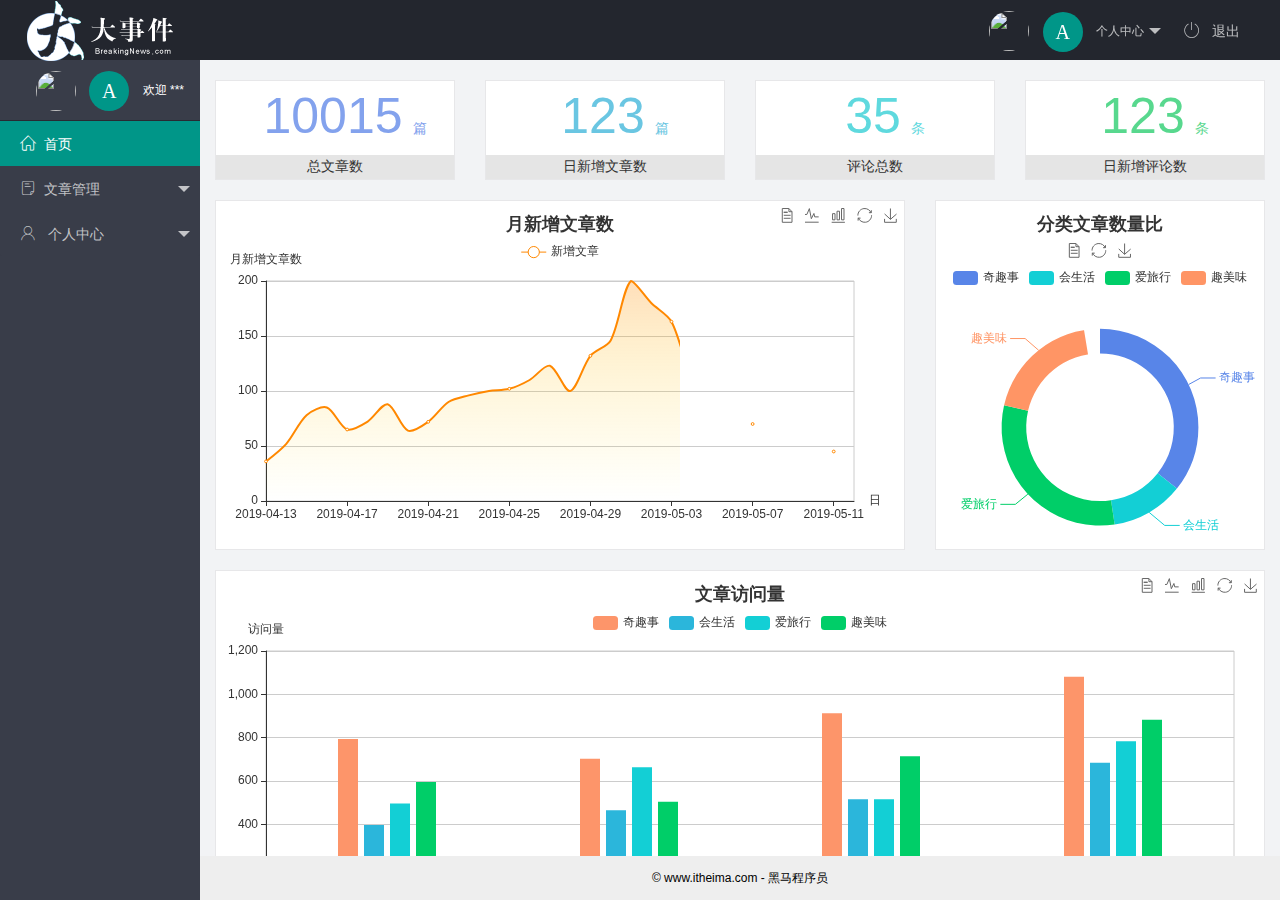
==== commit 2a0fc750: "artcle:1.16提交" ====
--- a/index.html
+++ b/index.html
@@ -1,97 +1,118 @@
 <!DOCTYPE html>
 <html lang="en">
-  <head>
-    <meta charset="UTF-8" />
-    <meta name="viewport" content="width=device-width, initial-scale=1.0" />
-    <title>后台主页</title>
-    <!-- 导入 layui 的样式表 -->
-    <link rel="stylesheet" href="/assets/lib/layui/css/layui.css" />
-    <!-- 导入第三方图标库 -->
-    <link rel="stylesheet" href="/assets/fonts/iconfont.css" />
-    <!-- 导入自己的样式表 -->
-    <link rel="stylesheet" href="/assets/css/index.css" />
-  </head>
-  <body class="layui-layout-body">
-    <div class="layui-layout layui-layout-admin">
-      <div class="layui-header">
-        <div class="layui-logo">
-          <img src="/assets/images/logo.png" alt="" />
+
+<head>
+  <meta charset="UTF-8">
+  <meta http-equiv="X-UA-Compatible" content="IE=edge">
+  <meta name="viewport" content="width=device-width, initial-scale=1.0">
+  <title>Document</title>
+  <!-- 导入类ui样式表 -->
+  <link rel="stylesheet" href="/assets/lib/layui/css/layui.css">
+  <!-- 导入字体图标 -->
+  <link rel="stylesheet" href="/assets/fonts/iconfont.css">
+  <!-- 导入自己样式 -->
+  <link rel="stylesheet" href="/assets/css/index-1.css">
+</head>
+
+<body class="layui-layout-body">
+  <div class="layui-layout layui-layout-admin">
+    <div class="layui-header">
+      <div class="layui-logo">
+        <img src="/assets/images/logo.png" alt="">
+      </div>
+      <!-- 头部区域（可配合layui已有的水平导航） -->
+      <ul class="layui-nav layui-layout-right">
+        <li class="layui-nav-item">
+          <!-- 右侧侧边栏头像 -->
+          <a href="javascript:;" class="userinfo">
+            <img src="http://t.cn/RCzsdCq" class="layui-nav-img">
+            <span class="text-avatar">A</span>
+            个人中心
+          </a>
+          <dl class="layui-nav-child">
+            <dd><a href="user/user_info.html" target="fm">基本资料</a></dd>
+            <dd><a href="/user/user_avatar.html" target="fm">更换头像</a></dd>
+            <dd><a href="/user/user_pwd.html" target="fm">重置密码</a></dd>
+          </dl>
+        </li>
+        <li class="layui-nav-item">
+          <a href="javascript:;" id="btnLogout"><span class="iconfont icon-tuichu"></span> 退出</a>
+        </li>
+      </ul>
+    </div>
+
+    <div class="layui-side layui-bg-black">
+      <div class="layui-side-scroll">
+        <!-- 左侧侧边栏头像 -->
+        <div class="userinfo">
+          <img src="http://t.cn/RCzsdCq" class="layui-nav-img" >
+          <span class="text-avatar">A</span>
+          <span id="welcome">欢迎 ***</span>
         </div>
-        <!-- 头部区域（可配合layui已有的水平导航） -->
-        <ul class="layui-nav layui-layout-right">
+        <!-- 左侧导航区域（可配合layui已有的垂直导航）  lay-shrink="all"同一时间收缩全部兄弟菜单子菜单 -->
+        <ul class="layui-nav layui-nav-tree" lay-shrink="all">
+          <li class="layui-nav-item layui-this">
+            <a href="/home/dashboard.html" target="fm"><span class="iconfont icon-home"></span>首页</a>
+          </li>
           <li class="layui-nav-item">
-            <a href="javascript:;" class="userinfo">
-              <img src="http://t.cn/RCzsdCq" class="layui-nav-img" />
-              <span class="text-avatar">A</span>
-              个人中心
-            </a>
+            <a class="" href="javascript:;"><span class="iconfont icon-16"></span>文章管理</a>
             <dl class="layui-nav-child">
-              <dd><a href="">基本资料</a></dd>
-              <dd><a href="">更换头像</a></dd>
-              <dd><a href="">重置密码</a></dd>
+              <dd>
+                <a href="/article/art_cate.html" target="fm"><i class="layui-icon layui-icon-app"></i>文章类别</a>
+              </dd>
+              <dd>
+                <a href="javascript:;"><i class="layui-icon layui-icon-app"></i>文章列表</a>
+              </dd>
+              <dd>
+                <a href="javascript:;"><i class="layui-icon layui-icon-app"></i>发布文章</a>
+              </dd>
             </dl>
           </li>
           <li class="layui-nav-item">
-            <a href=""><span class="iconfont icon-tuichu"></span>退出</a>
+            <a href="javascript:;">
+              <span class="iconfont icon-user">
+
+              </span> 个人中心</a>
+            <dl class="layui-nav-child">
+              <dd>
+                <a href="/user/user_info.html" target="fm"><i class="layui-icon layui-icon-app"></i>基本资料</a>
+              </dd>
+              <dd><a href="/user/user_avatar.html" target="fm"><i class="layui-icon layui-icon-app"></i>更换头像</a></dd>
+              <dd><a href="/user/user_pwd.html" target="fm"><i class="layui-icon layui-icon-app"></i>重置密码</a></dd>
+            </dl>
           </li>
+
         </ul>
       </div>
+    </div>
 
-      <div class="layui-side layui-bg-black">
-        <div class="layui-side-scroll">
-          <div class="userinfo">
-            <img src="http://t.cn/RCzsdCq" class="layui-nav-img" />
-            <span class="text-avatar">A</span>
-            <span id="welcome">欢迎 ***</span>
-          </div>
-          <!-- 左侧导航区域（可配合layui已有的垂直导航） -->
-          <ul class="layui-nav layui-nav-tree" lay-shrink="all">
-            <li class="layui-nav-item layui-this">
-              <a href="/home/dashboard.html" target="fm"><span class="iconfont icon-home"></span>首页</a>
-            </li>
-            <li class="layui-nav-item">
-              <a class="" href="javascript:;"><span class="iconfont icon-16"></span>文章管理</a>
-              <dl class="layui-nav-child">
-                <dd>
-                  <a href="javascript:;"><i class="layui-icon layui-icon-app"></i>文章类别</a>
-                </dd>
-                <dd>
-                  <a href="javascript:;"><i class="layui-icon layui-icon-app"></i>文章列表</a>
-                </dd>
-                <dd>
-                  <a href="javascript:;"><i class="layui-icon layui-icon-app"></i>发布文章</a>
-                </dd>
-              </dl>
-            </li>
-            <li class="layui-nav-item">
-              <a href="javascript:;"><span class="iconfont icon-user"></span>个人中心</a>
-              <dl class="layui-nav-child">
-                <dd>
-                  <a href="javascript:;"><i class="layui-icon layui-icon-app"></i>基本资料</a>
-                </dd>
-                <dd>
-                  <a href="javascript:;"><i class="layui-icon layui-icon-app"></i>更换头像</a>
-                </dd>
-                <dd>
-                  <a href="javascript:;"><i class="layui-icon layui-icon-app"></i>重置密码</a>
-                </dd>
-              </dl>
-            </li>
-          </ul>
-        </div>
-      </div>
+    <div class="layui-body">
+      <!-- 内容主体区域 -->
+      
+        <!-- 通过首页 a链接 target='fm' 在iframe里显示网址 调宽高大小 -->
+        <iframe src="/home/dashboard.html" frameborder="0" name="fm"></iframe>
+      
+      
+    </div>
 
-      <div class="layui-body">
-        <!-- 内容主体区域 -->
-        <iframe name="fm" src="/home/dashboard.html" frameborder="0"></iframe>
-      </div>
+    <div class="layui-footer">
+      <!-- 底部固定区域 -->
+      © www.itheima.com - 黑马程序员
+    </div>
+  </div>
+  <!-- 引入layui.all.js -->
+  <script src="/assets/lib/layui/layui.all.js"></script>
+  <!-- 引入js 定义的函数 -->
+  <script src="/assets/lib/jquery.js"></script>
+  <script src="/assets/js/baseAPI-1.js"></script>
+  <script src="/assets/js/index.js"></script>
+  <!-- <script>
+  //JavaScript代码区域
+  layui.use('element', function(){
+    var element = layui.element;
+    
+  });
+  </script> -->
+</body>
 
-      <div class="layui-footer">
-        <!-- 底部固定区域 -->
-        © www.itheima.com - 黑马程序员
-      </div>
-    </div>
-    <!-- 导入 layui 的JS文件 -->
-    <script src="/assets/lib/layui/layui.all.js"></script>
-  </body>
-</html>
+</html>--- a/assets/css/index-1.css
+++ b/assets/css/index-1.css
@@ -0,0 +1,57 @@
+.layui-footer{
+  text-align: center;
+  font-size: 12px;
+
+}
+.iconfont {
+  margin-right: 8px;
+}
+
+.layui-icon {
+  margin-right: 8px;
+  margin-left: 20px;
+}
+iframe{
+  width: 100%;
+  height: 100%;
+}
+.layui-body{
+  overflow: hidden;
+}
+a{  
+  /* 禁止c3 a属性默认动画 */
+  transition: none !important;
+}
+.userinfo {
+  height: 60px;
+  line-height: 60px;
+  text-align: center;
+  font-size: 12px;
+  user-select: none;
+}
+
+.layui-side-scroll .userinfo {
+  border-bottom: 1px solid #282b33;
+}
+
+.layui-nav-img {
+  width: 40px;
+  height: 40px;
+}
+
+.text-avatar {
+  display: inline-block;
+  width: 40px;
+  height:40px;
+  background-color: #009688;
+  border-radius: 50%;
+  line-height: 40px;
+  text-align: center;
+  font-size: 20px;
+  font-family: Cambria, Cochin, Georgia, Times, 'Times New Roman', serif;
+  color: #fff;
+  position: relative;
+  top: 4px;
+  margin-right: 10px;
+  /* background-color: transparent; */
+}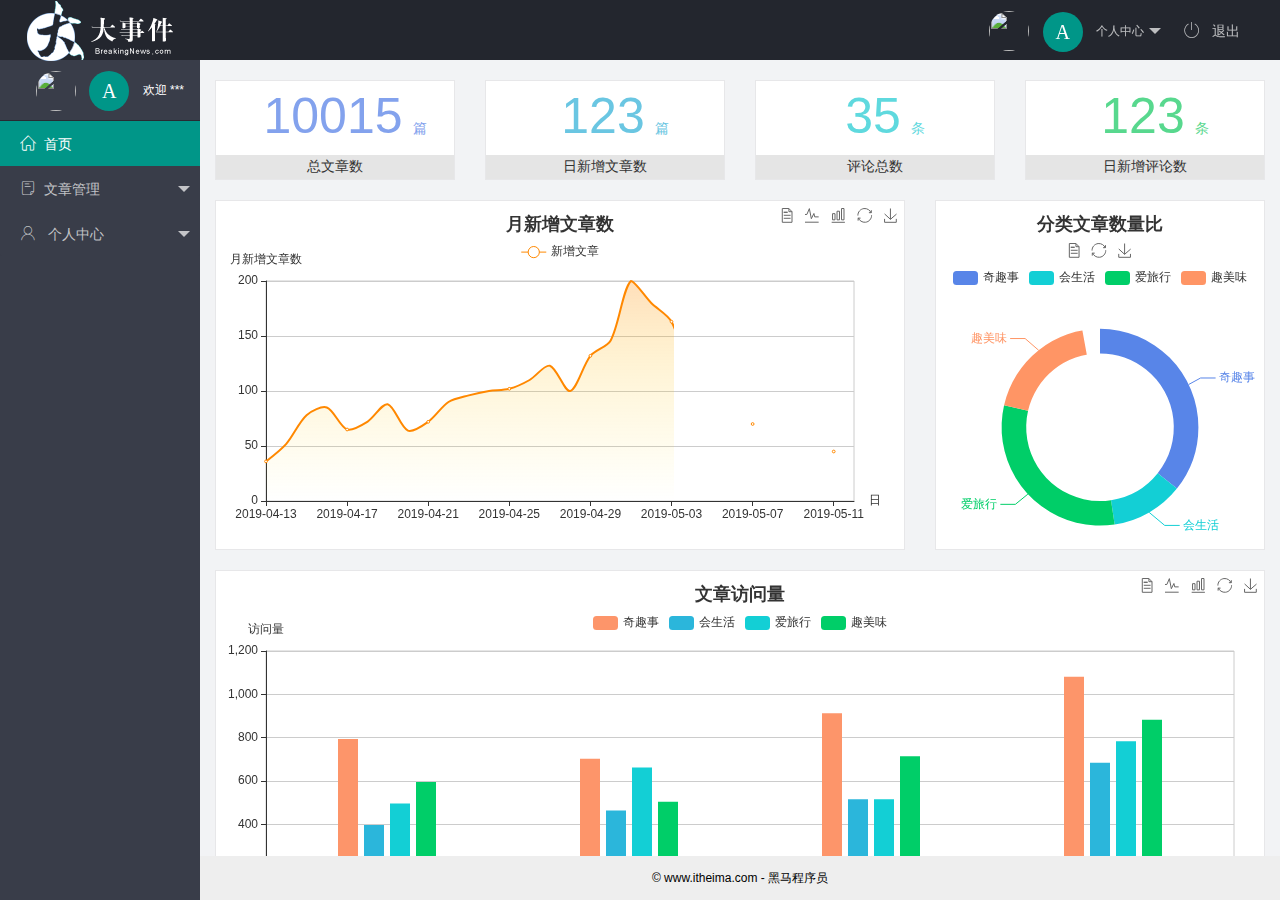
==== commit d7a1477e: "article:0:30提交" ====
--- a/index.html
+++ b/index.html
@@ -61,7 +61,7 @@
                 <a href="/article/art_cate.html" target="fm"><i class="layui-icon layui-icon-app"></i>文章类别</a>
               </dd>
               <dd>
-                <a href="javascript:;"><i class="layui-icon layui-icon-app"></i>文章列表</a>
+                <a href="/article/art_list.html" target="fm"><i class="layui-icon layui-icon-app"></i>文章列表</a>
               </dd>
               <dd>
                 <a href="javascript:;"><i class="layui-icon layui-icon-app"></i>发布文章</a>
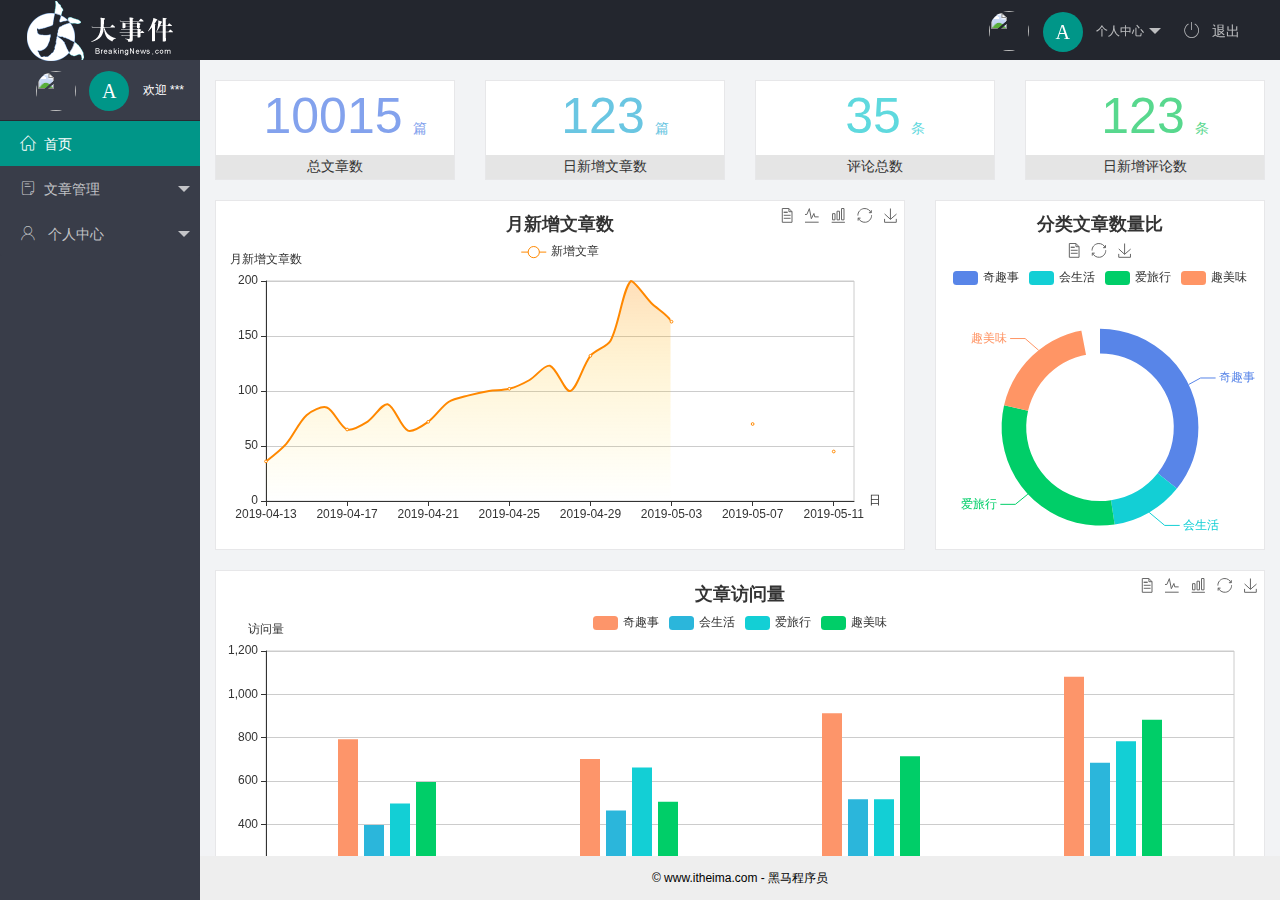
==== commit 19d80f4c: "article:20:13提交" ====
--- a/index.html
+++ b/index.html
@@ -61,10 +61,10 @@
                 <a href="/article/art_cate.html" target="fm"><i class="layui-icon layui-icon-app"></i>文章类别</a>
               </dd>
               <dd>
-                <a href="/article/art_list.html" target="fm"><i class="layui-icon layui-icon-app"></i>文章列表</a>
+                <a href="/article/art_list.html" target="fm"><i class="layui-icon layui-icon-app" id="lb"></i>文章列表</a>
               </dd>
               <dd>
-                <a href="javascript:;"><i class="layui-icon layui-icon-app"></i>发布文章</a>
+                <a href="/article/art_pub.html" target="fm"><i class="layui-icon layui-icon-app"></i>发布文章</a>
               </dd>
             </dl>
           </li>
